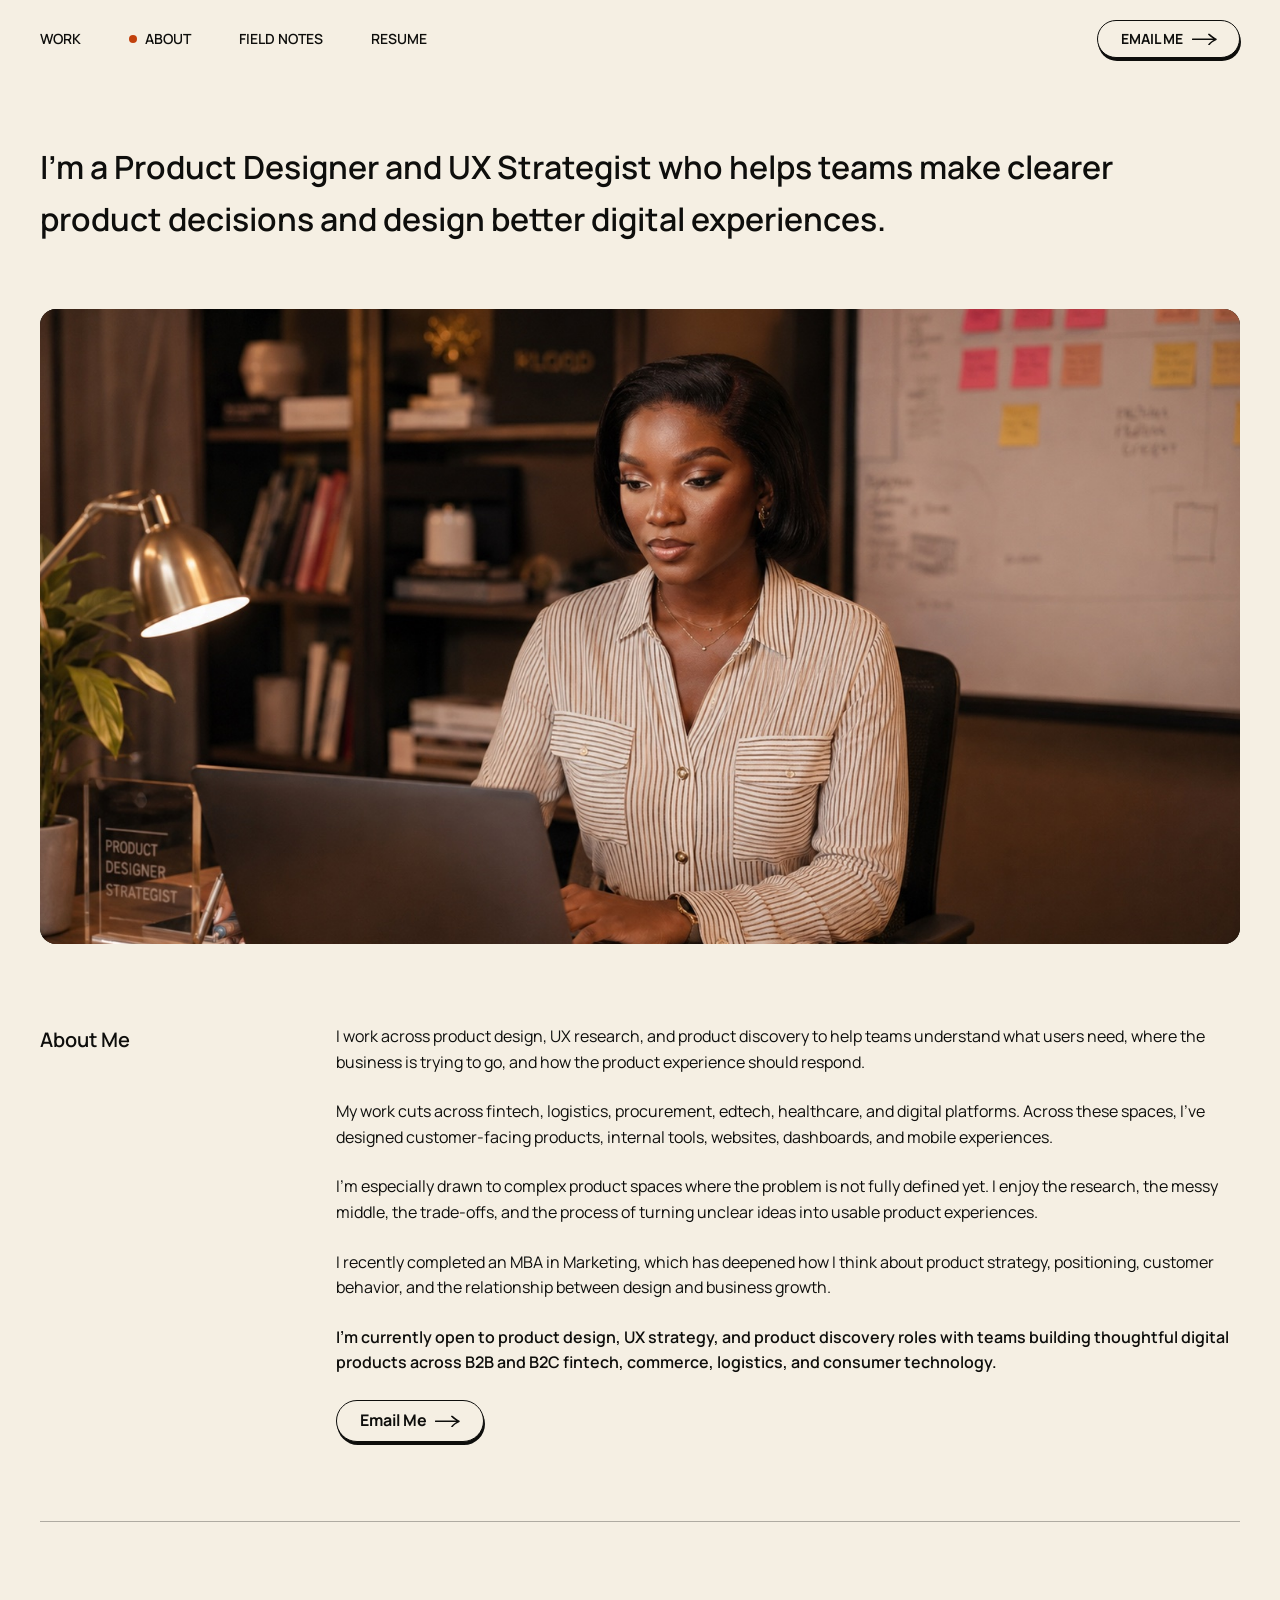
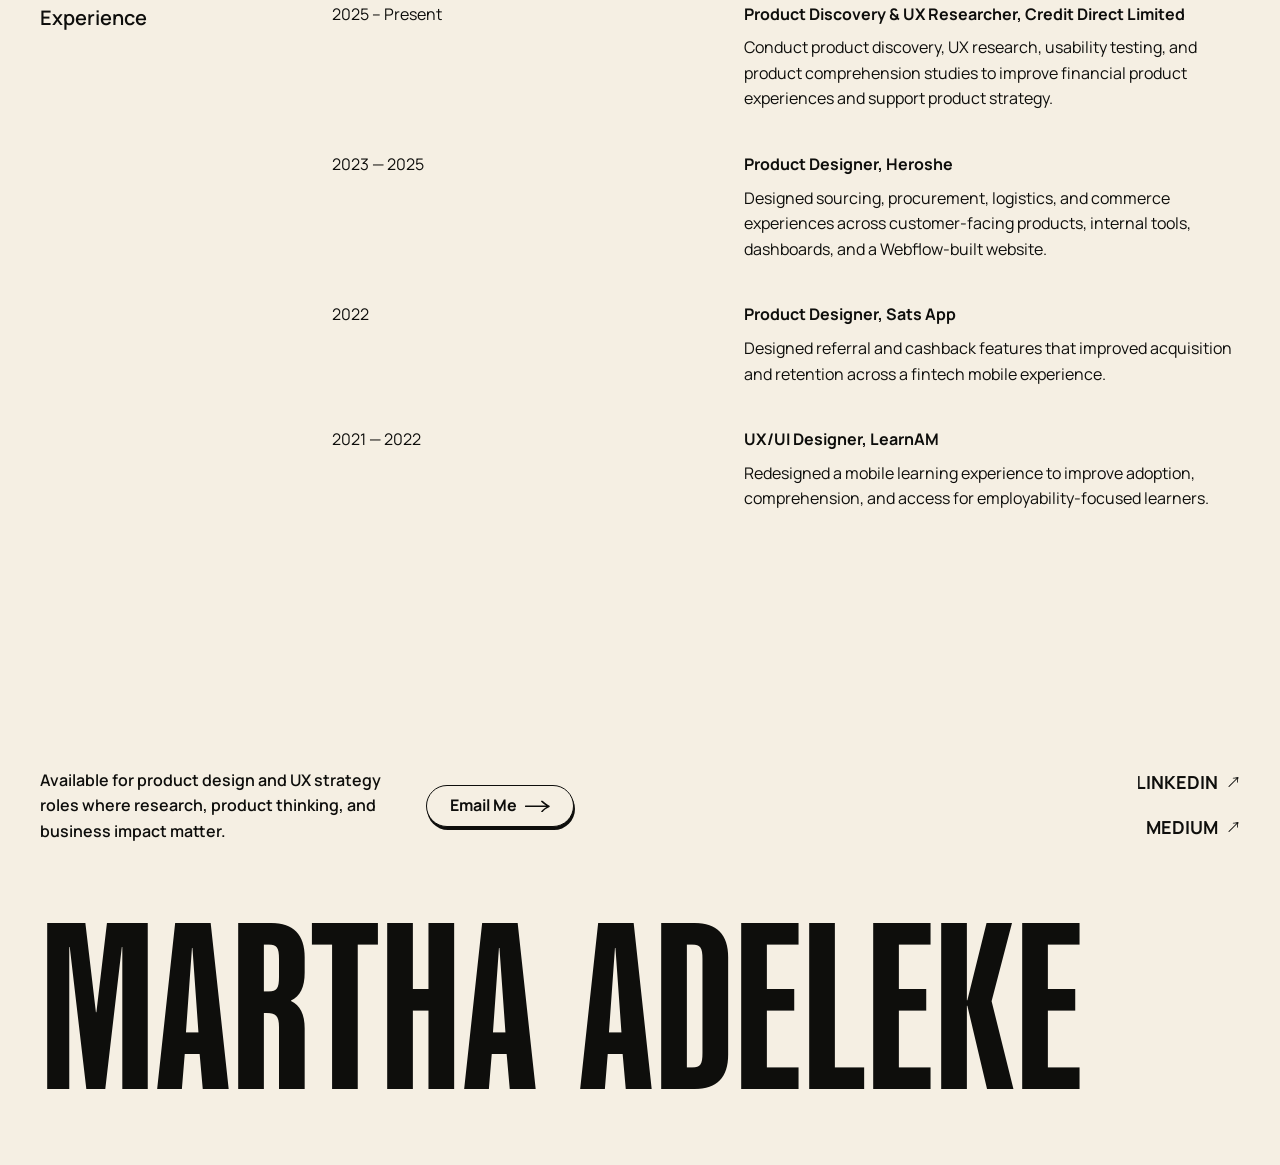
==== about.html @ 37059982 "Portfolio site: homepage, about, and five case studies Static site built from the Figma designs. Sev" ====
<!doctype html>
<html lang="en">
<head>
<meta charset="utf-8">
<meta name="viewport" content="width=device-width, initial-scale=1">
<title>About — Martha Adeleke</title>
<link rel="preconnect" href="https://fonts.googleapis.com">
<link rel="preconnect" href="https://fonts.gstatic.com" crossorigin>
<link href="https://fonts.googleapis.com/css2?family=Manrope:wght@400;500;600;700&display=swap" rel="stylesheet">
<link rel="stylesheet" href="assets/styles.css">
<script>document.documentElement.classList.add("js");</script>
</head>
<body>
  <header class="navbar">
    <a class="nav-brand" href="index.html">Martha Adeleke</a>
    <button class="nav-toggle" type="button" aria-expanded="false"
            aria-controls="nav-panel" aria-label="Open menu">
      <span class="nav-toggle__box" aria-hidden="true">
        <span class="nav-toggle__bar"></span>
        <span class="nav-toggle__bar"></span>
      </span>
    </button>
    <div class="nav-panel" id="nav-panel">
      <nav class="nav-menu">
        <a class="nav-link" href="index.html#work">Work</a>
        <a class="nav-link" href="about.html" aria-current="page">About</a>
        <a class="nav-link" href="index.html#field-notes">Field Notes</a>
        <a class="nav-link" href="#resume">Resume</a>
      </nav>
      <a class="btn nav-cta" href="mailto:marthaadeleke@gmail.com">
        <span class="btn__label" aria-live="polite">Email Me</span>
        <span class="btn__icon"><img src="assets/arrow-union.svg" alt="" width="12" height="25"></span>
      </a>
    </div>
  </header>

  <main class="about">
    <section class="about-hero">
      <p class="about-hero__lead" data-reveal="rise">I’m a Product Designer and UX Strategist who helps teams make clearer product decisions and design better digital experiences.</p>

      <figure class="about-hero__media" data-reveal="rise">
        <img src="assets/about-hero.jpg" alt="Martha Adeleke working at a desk in front of a research wall">
      </figure>
    </section>

    <div class="about-body">
      <section class="about-section" id="about">
        <p class="about-section__label">About Me</p>

        <div class="about-section__content" data-stagger>
          <p data-reveal="rise">I work across product design, UX research, and product discovery to help teams understand what users need, where the business is trying to go, and how the product experience should respond.</p>
          <p data-reveal="rise">My work cuts across fintech, logistics, procurement, edtech, healthcare, and digital platforms. Across these spaces, I’ve designed customer-facing products, internal tools, websites, dashboards, and mobile experiences.</p>
          <p data-reveal="rise">I’m especially drawn to complex product spaces where the problem is not fully defined yet. I enjoy the research, the messy middle, the trade-offs, and the process of turning unclear ideas into usable product experiences.</p>
          <p data-reveal="rise">I recently completed an MBA in Marketing, which has deepened how I think about product strategy, positioning, customer behavior, and the relationship between design and business growth.</p>
          <p class="about-note" data-reveal="rise">I’m currently open to product design, UX strategy, and product discovery roles with teams building thoughtful digital products across B2B and B2C fintech, commerce, logistics, and consumer technology.</p>
          <a class="btn" href="mailto:marthaadeleke@gmail.com" data-reveal="rise">
            <span class="btn__label" aria-live="polite">Email Me</span>
            <span class="btn__icon"><img src="assets/arrow-union.svg" alt="" width="12" height="25"></span>
          </a>
        </div>
      </section>

      <section class="experience" id="resume" data-stagger>
        <div class="experience__row" data-reveal="rise">
          <p class="experience__label">Experience</p>
          <div class="experience__desc">
            <p class="experience__year">2025 – Present</p>
            <div class="experience__detail">
              <p class="experience__role">Product Discovery &amp; UX Researcher, Credit Direct Limited</p>
              <p class="experience__summary">Conduct product discovery, UX research, usability testing, and product comprehension studies to improve financial product experiences and support product strategy.</p>
            </div>
          </div>
        </div>

        <div class="experience__row experience__row--continued" data-reveal="rise">
          <div class="experience__desc">
            <p class="experience__year">2023 — 2025</p>
            <div class="experience__detail">
              <p class="experience__role">Product Designer, Heroshe</p>
              <p class="experience__summary">Designed sourcing, procurement, logistics, and commerce experiences across customer-facing products, internal tools, dashboards, and a Webflow-built website.</p>
            </div>
          </div>
        </div>

        <div class="experience__row experience__row--continued" data-reveal="rise">
          <div class="experience__desc">
            <p class="experience__year">2022</p>
            <div class="experience__detail">
              <p class="experience__role">Product Designer, Sats App</p>
              <p class="experience__summary">Designed referral and cashback features that improved acquisition and retention across a fintech mobile experience.</p>
            </div>
          </div>
        </div>

        <div class="experience__row experience__row--continued" data-reveal="rise">
          <div class="experience__desc">
            <p class="experience__year">2021 — 2022</p>
            <div class="experience__detail">
              <p class="experience__role">UX/UI Designer, LearnAM</p>
              <p class="experience__summary">Redesigned a mobile learning experience to improve adoption, comprehension, and access for employability-focused learners.</p>
            </div>
          </div>
        </div>
      </section>
    </div>
  </main>

  <footer class="footer">
    <div class="footer__row">
      <div class="footer__main">
        <div class="footer__cta" data-reveal="rise">
          <p class="footer__blurb">Available for product design and UX strategy roles where research, product thinking, and business impact matter.</p>
          <a class="btn" href="mailto:marthaadeleke@gmail.com">
            <span class="btn__label" aria-live="polite">Email Me</span>
            <span class="btn__icon"><img src="assets/arrow-union.svg" alt="" width="12" height="25"></span>
          </a>
        </div>
        <div class="footer__wordmark" data-stagger><span data-reveal="mask">MARTHA</span><span data-reveal="mask">ADELEKE</span></div>
      </div>

      <nav class="footer__links" data-reveal="rise">
        <a href="https://www.linkedin.com/in/martha-adeleke/" target="_blank" rel="noopener noreferrer">LINKEDIN<span class="link-arrow"><img src="assets/arrow-union.svg" alt="" width="12" height="25"></span></a>
        <a href="https://medium.com/@marthaadeleke" target="_blank" rel="noopener noreferrer">MEDIUM<span class="link-arrow"><img src="assets/arrow-union.svg" alt="" width="12" height="25"></span></a>
      </nav>
    </div>
  </footer>

<script src="assets/site.js" defer></script>
</body>
</html>
---- assets/styles.css ----
@font-face {
    font-family: "Kaneda Gothic";
    src: url("fonts/kaneda-gothic-bold.otf") format("opentype");
    font-weight: 700;
    font-style: normal;
    font-display: swap;
  }

  :root {
    --paper: #f5efe3;
    --ink: #0e0e0c;
    --accent: #c2410c;
    --forest: #004f25;
    --rule: rgba(245, 239, 227, 0.5);
    --rule-soft: rgba(245, 239, 227, 0.2);
    --peach: #ebccb8;
    --sage: #c4cfbd;
    --rose: #e3c7c4;
    --sand: #ede1c6;
    --gutter: 40px;
    --body: "Manrope", "Helvetica Neue", Arial, sans-serif;
    --display: "Kaneda Gothic", "Anton", "Arial Narrow", sans-serif;
  }

  *, *::before, *::after { box-sizing: border-box; }

  html { -webkit-text-size-adjust: 100%; }

  body {
    margin: 0;
    background: var(--paper);
    color: var(--ink);
    font-family: var(--body);
    font-size: 16px;
    line-height: 1.6;
    letter-spacing: 0;
    -webkit-font-smoothing: antialiased;
    -moz-osx-font-smoothing: grayscale;
  }

  a { color: inherit; text-decoration: none; }
  /* blockquote joins the list for the participant quotes: its default 40px
     side margins pushed the card past the column on a phone. */
  p, h1, figure, dl, blockquote { margin: 0; }

  /* ---------- Navbar ---------- */

  .navbar {
    position: sticky;
    top: 0;
    z-index: 100;
    display: flex;
    align-items: center;
    justify-content: flex-end;
    gap: 24px;
    padding: 20px var(--gutter);
    background: var(--paper);
  }

  .nav-menu {
    display: flex;
    flex: 1 0 0;
    min-width: 0;
    align-items: center;
    gap: 48px;
  }

  /* The panel only exists for the mobile drop menu. On desktop it takes no part
     in layout, so its three children stay direct flex items of the navbar and
     the reference composition is untouched. */
  .nav-panel { display: contents; }

  /* Both of these belong to the mobile bar alone. */
  .nav-brand,
  .nav-toggle { display: none; }


  .nav-link {
    display: inline-flex;
    align-items: center;
    justify-content: center;
    font-size: 14px;
    font-weight: 600;
    letter-spacing: 0;
    text-transform: uppercase;
    white-space: nowrap;
    background-image: linear-gradient(currentColor, currentColor);
    background-repeat: no-repeat;
    background-position: 0 100%;
    background-size: 0 1px;
    transition: background-size 220ms cubic-bezier(0.22, 1, 0.36, 1);
  }
  .nav-link:hover { background-size: 100% 1px; }

  .nav-link[aria-current="page"] {
    display: inline-flex;
    align-items: center;
    gap: 8px;
  }
  .nav-link[aria-current="page"]::before {
    content: "";
    width: 8px;
    height: 8px;
    border-radius: 50%;
    background: var(--accent);
    flex-shrink: 0;
  }

  .nav-cta {
    font-size: 14px;
    letter-spacing: 0;
    text-transform: uppercase;
  }

  /* Figma strokes sit inside the frame bounds, so padding is the design value
     minus the 1px border to keep the outer box at 42px tall / text 24px inset. */
  .btn {
    display: inline-flex;
    align-items: center;
    justify-content: center;
    gap: 8px;
    padding: 7px 23px;
    background: var(--paper);
    color: var(--ink);
    border: 1px solid var(--ink);
    border-radius: 32px;
    box-shadow: 1px 3px 0 0 var(--ink);
    font-weight: 700;
    white-space: nowrap;
    transition: transform 160ms ease, box-shadow 160ms ease;
  }
  .btn:hover { transform: translate(1px, 3px); box-shadow: 0 0 0 0 var(--ink); }

  .btn--case { border-radius: 24px; }

  /* Once the label carries the address the arrow, which reads as "go", steps
     out of the way - and keeps the button from growing more than it must. */
  .btn.is-copied .btn__icon { display: none; }

  /* The copied label is far longer than "Email Me" and will not fit the pill on
     a narrow phone: at 320 it needs 276px of a 224px inner box, so the address
     would be cut off - the one thing this button exists to show. A point of type
     and tighter padding bring it back on one line, and wrapping is the backstop
     if the address is ever longer than this one. */
  @media (max-width: 400px) {
    .btn.is-copied {
      padding-left: 12px;
      padding-right: 12px;
      font-size: 14px;
      white-space: normal;
    }
  }

  .btn__icon {
    display: flex;
    align-items: center;
    justify-content: center;
    width: 24.545px;
    height: 12.274px;
    flex-shrink: 0;
  }
  .btn__icon img {
    display: block;
    width: 12.274px;
    height: 24.545px;
    transform: rotate(-90deg);
  }

  /* ---------- Hero ---------- */

  .hero {
    display: flex;
    flex-direction: column;
    align-items: center;
    justify-content: center;
    gap: 84px;
    padding: 8px var(--gutter) 160px;
    background: var(--paper);
  }

  .heading {
    display: flex;
    flex-direction: column;
    align-items: flex-start;
    width: 100%;
    /* Makes the content column itself the unit the wordmark is sized against,
       so it spans edge to edge without having to guess at the scrollbar. */
    container-type: inline-size;
  }

  .headline {
    display: flex;
    align-items: center;
    justify-content: center;
    gap: 36px;
    width: 100%;
    font-family: var(--display);
    font-weight: 700;
    font-style: normal;
    font-size: 308px;
    line-height: 0.88;
    letter-spacing: 0;
    white-space: nowrap;
    color: var(--ink);
  }
  .headline > span { flex-shrink: 0; }

  .tagline {
    display: flex;
    align-items: center;
    justify-content: center;
    width: 100%;
    padding: 0 8px;
  }
  .tagline p {
    font-weight: 500;
    text-transform: uppercase;
    white-space: nowrap;
  }

  .content {
    display: flex;
    align-items: center;
    justify-content: center;
    gap: 48px;
    width: 100%;
    max-width: 1238px;
  }

  .feature { display: flex; flex: 1 0 0; min-width: 0; }

  .feature--left {
    flex-direction: column;
    align-items: flex-start;
    gap: 16px;
  }

  .feature__label {
    display: flex;
    align-items: center;
    width: 100%;
  }
  .feature__label p { flex: 1 0 0; min-width: 0; font-weight: 600; }

  .stats {
    display: flex;
    flex-direction: column;
    align-items: flex-start;
    justify-content: center;
    gap: 8px;
    width: 100%;
  }
  .stats p { white-space: nowrap; }
  .stats b { font-weight: 700; }

  .feature--right { align-items: center; justify-content: flex-end; }
  .feature--right p { flex: 1 0 0; min-width: 0; font-weight: 400; }
  .feature--right strong { font-weight: 400; }

  .media {
    position: relative;
    flex: 0 1 352px;
    margin: 0;
    aspect-ratio: 352 / 232;
    border-radius: 12px;
    overflow: hidden;
    background: var(--paper);
  }
  /* Percentages mirror the Figma crop: 476x760 image centred at top -292 in a 352x232 frame. */
  .media img {
    position: absolute;
    left: 50%;
    top: -125.86207%;
    width: 135.22727%;
    height: 327.58621%;
    max-width: none;
    object-fit: cover;
    pointer-events: none;
    transform: translateX(-50%);
  }

  /* ---------- Selected Works ---------- */

  .works {
    display: flex;
    align-items: center;
    overflow: hidden;
    padding: 160px var(--gutter);
    background: var(--forest);
    color: var(--paper);
  }

  .works__inner {
    display: flex;
    flex: 1 0 0;
    min-width: 0;
    flex-direction: column;
    align-items: flex-start;
    gap: 64px;
  }

  .works__title {
    width: 100%;
    margin: 0;
    font-family: var(--display);
    font-weight: 700;
    font-size: 160px;
    line-height: 1;
    letter-spacing: 0;
    color: var(--paper);
  }

  .work-list {
    display: flex;
    flex-direction: column;
    align-items: flex-start;
    gap: 40px;
    width: 100%;
  }

  .work {
    display: flex;
    align-items: flex-start;
    justify-content: space-between;
    gap: 40px;
    width: 100%;
    padding-bottom: 40px;
    border-bottom: 0.5px solid var(--rule);
  }
  .work:last-child { padding-bottom: 0; border-bottom: 0; }

  .work__col {
    display: flex;
    flex-direction: column;
    align-items: flex-start;
    flex: 0 1 320px;
    min-width: 0;
  }

  .work__client {
    margin-bottom: 8px;
    font-size: 12px;
    font-weight: 600;
    line-height: 1.5;
    letter-spacing: 0;
  }

  .work__name {
    margin-bottom: 16px;
    font-size: 16px;
    font-weight: 600;
    line-height: 1.6;
    letter-spacing: 0;
  }

  .work__tags {
    display: flex;
    flex-wrap: wrap;
    align-items: flex-start;
    gap: 8px;
  }

  /* Same inside-stroke padding math as .btn: 12/4 design inset minus the 1px border. */
  .tag {
    display: inline-flex;
    align-items: center;
    justify-content: center;
    padding: 3px 11px;
    border: 1px solid var(--rule);
    border-radius: 16px;
    font-size: 12px;
    font-weight: 600;
    line-height: 1.5;
    letter-spacing: 0;
    white-space: nowrap;
  }

  .work__body {
    display: flex;
    flex-direction: column;
    align-items: flex-start;
    justify-content: center;
    flex: 0 1 320px;
    min-width: 0;
    gap: 16px;
  }
  .work__body p {
    font-weight: 400;
    line-height: 1.6;
    letter-spacing: 0;
  }

  .work__media {
    position: relative;
    flex: 0 1 415px;
    aspect-ratio: 415 / 360;
    border-radius: 8px;
    overflow: hidden;
    background: var(--paper);
  }
  /* Each mockup is placed by its Figma centre offset, expressed as a percentage of
     the 415x360 block so the crop survives any resize. */
  .work__media img {
    position: absolute;
    left: 50%;
    top: 50%;
    max-width: none;
    object-fit: cover;
    pointer-events: none;
    transform: translate(-50%, -50%) scale(var(--z, 1));
  }

  .work__media--procurement img {
    width: 155.3121%; height: 133.9797%;
    left: 52.26506%; top: 58.43333%;
    transform: translate(-50%, -50%) rotate(1deg) scale(var(--z, 1));
  }
  .work__media--website img {
    width: 169.39759%; height: 146.11111%;
    left: 53.45783%; top: 56.66667%;
  }
  .work__media--learnam img {
    width: 374.61759%; height: 459.44444%;
    left: 87.55422%; top: 60.55556%;
  }
  .work__media--pharma img {
    width: 204.57831%; height: 176.94444%;
    left: 50.08434%; top: 69.86111%;
  }
  .work__media--scape img {
    width: 192.04819%; height: 165.83333%;
    left: 52.01205%; top: 50.13889%;
  }

  /* ---------- Testimonials ---------- */

  .testimonials {
    display: flex;
    flex-direction: column;
    align-items: center;
    gap: 64px;
    overflow: hidden;
    padding: 160px var(--gutter);
    background: var(--paper);
  }

  .testimonials__title {
    width: 556px;
    max-width: 100%;
    margin: 0;
    font-family: var(--display);
    font-weight: 700;
    font-size: 160px;
    line-height: 1;
    letter-spacing: 0;
    text-align: center;
    color: var(--ink);
  }

  .quotes {
    display: flex;
    align-items: flex-start;
    width: 1248px;
    max-width: 100%;
  }

  /* Each 400x262 card is tilted 4deg, so its slot is the rotated bounding box:
     400*cos4 + 262*sin4 = 417.302 wide, 400*sin4 + 262*cos4 = 289.264 tall. */
  .quote-slot {
    display: flex;
    flex-shrink: 0;
    align-items: center;
    justify-content: center;
    width: 417.302px;
    height: 289.264px;
  }

  .quote {
    display: flex;
    flex-direction: column;
    align-items: flex-start;
    gap: 16px;
    width: 400px;
    height: 262px;
    margin: 0;
    padding: 32px 24px;
    border-radius: 8px;
    overflow: hidden;
    color: var(--ink);
  }
  .quote-slot:nth-child(1) .quote { background: var(--peach); transform: rotate(-4deg); }
  .quote-slot:nth-child(2) .quote { background: var(--sage);  transform: rotate(4deg); }
  .quote-slot:nth-child(3) .quote { background: var(--rose);  transform: rotate(-4deg); }

  .quote__author {
    display: flex;
    align-items: center;
    gap: 8px;
    flex-shrink: 0;
  }

  /* The avatar counter-rotates so it stays upright on the tilted card; its box is
     the counter-rotated bounding square, 48*(cos4+sin4) = 51.231. */
  .quote__avatar {
    display: flex;
    align-items: center;
    justify-content: center;
    flex-shrink: 0;
    width: 51.231px;
    height: 51.231px;
  }
  .quote-slot:nth-child(1) .avatar { transform: rotate(4deg); }
  .quote-slot:nth-child(2) .avatar { transform: rotate(-4deg); }
  .quote-slot:nth-child(3) .avatar { transform: rotate(4deg); }

  /* Layered avatar: each part is an exported SVG placed by its Figma inset
     percentages inside a shared 48px box. Figma clips the stack with a round
     blob (assets/avatar/bg.svg); a circle matches it to well under a pixel here
     and avoids mask-mode support gaps. */
  .avatar {
    position: relative;
    width: 48px;
    height: 48px;
    flex-shrink: 0;
    border-radius: 50%;
    overflow: hidden;
  }
  .avatar img {
    position: absolute;
    display: block;
    max-width: none;
  }

  .quote__meta {
    display: flex;
    flex-direction: column;
    align-items: flex-start;
    gap: 4px;
    min-width: 0;
  }

  .quote__name {
    font-family: var(--display);
    font-weight: 700;
    font-size: 18px;
    line-height: 1.5;
    letter-spacing: 0;
  }

  .quote__role {
    font-weight: 400;
    font-size: 14px;
    line-height: 1.5;
  }
  .quote__role--sm { font-size: 12px; }

  .quote p:last-child {
    font-weight: 400;
    font-size: 16px;
    line-height: 1.6;
  }

  /* ---------- Field Notes ---------- */

  .notes {
    display: flex;
    align-items: flex-start;
    overflow: hidden;
    gap: 160px;
    padding: 160px var(--gutter);
    background: var(--accent);
    color: var(--paper);
  }

  .notes__media {
    position: relative;
    flex: 0 1 380px;
    aspect-ratio: 380 / 420;
    border-radius: 8px;
    overflow: hidden;
    background: var(--paper);
  }
  /* Figma flips the photo vertically and rotates it 178deg — together a mirrored 2deg tilt. */
  .notes__media img {
    position: absolute;
    left: 59.61842%;
    top: 64.80476%;
    width: 324.53053%;
    height: 165.25071%;
    max-width: none;
    object-fit: cover;
    pointer-events: none;
    transform: translate(-50%, -50%) rotate(178deg) scaleY(-1) scale(var(--z, 1));
  }

  .notes__body {
    display: flex;
    flex: 1 0 0;
    min-width: 0;
    flex-direction: column;
    align-items: flex-start;
    gap: 64px;
  }

  .notes__heading { width: 100%; }

  .notes__title {
    margin: 0;
    font-family: var(--display);
    font-weight: 700;
    font-size: 160px;
    line-height: 1;
    letter-spacing: 0;
  }

  .notes__intro {
    font-size: 16px;
    font-weight: 400;
    line-height: 1.6;
  }

  .note-list {
    display: flex;
    flex-direction: column;
    align-items: flex-start;
    width: 100%;
  }

  /* The rule sits inside the frame in Figma, so the 24px pad is split 23 + 1. */
  .note {
    display: flex;
    flex-direction: column;
    align-items: flex-start;
    gap: 8px;
    width: 100%;
    padding: 24px 0 23px;
    border-bottom: 1px solid var(--rule);
  }
  .note:first-child { padding-top: 0; }

  .note__head {
    display: flex;
    align-items: center;
    gap: 16px;
    width: 100%;
  }

  .note__title {
    flex: 1 0 0;
    min-width: 0;
    font-size: 16px;
    font-weight: 700;
    line-height: 1.6;
    letter-spacing: 0;
  }
  .note:first-child .note__title { letter-spacing: 0; }

  .note__arrow {
    display: flex;
    align-items: center;
    justify-content: center;
    width: 62.627px;
    height: 30.636px;
    flex-shrink: 0;
    transition: transform 200ms cubic-bezier(0.22, 1, 0.36, 1);
  }
  .note__arrow img {
    display: block;
    width: 30.636px;
    height: 62.627px;
    transform: rotate(-90deg);
  }
  .note:hover .note__arrow { transform: translateX(8px); }

  /* ---------- Footer ---------- */

  .footer {
    display: flex;
    flex-direction: column;
    align-items: flex-start;
    overflow: hidden;
    padding: 96px var(--gutter) 40px;
    background: var(--paper);
  }

  .footer__row {
    display: flex;
    align-items: flex-start;
    gap: 172px;
    width: 100%;
  }

  .footer__main {
    display: flex;
    flex: 1 0 0;
    min-width: 0;
    flex-direction: column;
    align-items: flex-start;
    gap: 40px;
  }

  .footer__cta {
    display: flex;
    align-items: center;
    gap: 24px;
    max-width: 100%;
  }
  .footer__blurb {
    flex: 0 1 362px;
    font-size: 16px;
    font-weight: 600;
    line-height: 1.6;
  }

  .footer__wordmark {
    display: flex;
    align-items: center;
    gap: 40px;
    width: 100%;
    font-family: var(--display);
    font-weight: 700;
    font-size: 240px;
    line-height: 1;
    letter-spacing: 0;
    white-space: nowrap;
    color: var(--ink);
  }
  .footer__wordmark span { flex-shrink: 0; }

  .footer__links {
    display: flex;
    flex-direction: column;
    align-items: flex-end;
    flex-shrink: 0;
    gap: 16px;
    width: 91px;
    font-size: 18px;
    font-weight: 700;
    line-height: 1.6;
    text-align: right;
  }
  .footer__links a {
    display: inline-flex;
    align-items: center;
    gap: 8px;
    background-image: linear-gradient(currentColor, currentColor);
    background-repeat: no-repeat;
    background-position: 100% 100%;
    background-size: 0 1px;
    transition: background-size 220ms cubic-bezier(0.22, 1, 0.36, 1);
  }
  .footer__links a:hover { background-size: 100% 1px; }

  /* The site's own arrow, turned up-right beside a label that leaves the site.
     The source glyph points down, so the buttons' -90deg lays it flat and -135
     lifts it to the diagonal. The box is square because a rotated element keeps
     its pre-rotation footprint. */
  .link-arrow {
    display: inline-flex;
    align-items: center;
    justify-content: center;
    width: 14px;
    height: 14px;
    flex-shrink: 0;
  }
  .link-arrow img {
    display: block;
    width: 7px;
    height: 14px;
    transform: rotate(-135deg);
    transition: transform 220ms cubic-bezier(0.22, 1, 0.36, 1);
  }
  /* A small nudge along its own diagonal on hover. */
  .footer__links a:hover .link-arrow img { transform: rotate(-135deg) translateY(-3px); }

  /* ---------- Motion ---------- */

  html { scroll-behavior: smooth; }
  section[id] { scroll-margin-top: 96px; }

  /* A hairline appears under the navbar once it lifts off the top of the page. */
  .navbar::after {
    content: "";
    position: absolute;
    left: 0;
    right: 0;
    bottom: 0;
    height: 1px;
    background: var(--ink);
    opacity: 0;
    transition: opacity 300ms ease;
  }
  .navbar.is-stuck::after { opacity: 0.14; }

  /* Case-study and article artwork eases in behind its frame on hover. The zoom
     rides a custom property so it composes with each crop's own transform. */
  .work__media img,
  .notes__media img { transition: transform 700ms cubic-bezier(0.22, 1, 0.36, 1); }
  .work:hover { --z: 1.045; }
  .notes__media:hover { --z: 1.045; }

  .work__media { transition: box-shadow 400ms ease; }
  .work:hover .work__media { box-shadow: 0 18px 40px -24px rgba(0, 0, 0, 0.55); }

  .note__title { transition: transform 350ms cubic-bezier(0.22, 1, 0.36, 1); }
  .note:hover .note__title { transform: translateX(6px); }

  /* Tilted cards lift and square up a touch under the cursor; the avatar keeps
     its counter-rotation so it stays upright throughout. */
  .quote { transition: transform 450ms cubic-bezier(0.22, 1, 0.36, 1),
                       box-shadow 450ms cubic-bezier(0.22, 1, 0.36, 1); }
  .quote-slot:hover { z-index: 2; }
  .quote-slot:hover .quote { box-shadow: 0 24px 50px -30px rgba(14, 14, 12, 0.55); }
  .quote-slot:nth-child(1):hover .quote { transform: rotate(-2.5deg) scale(1.035); }
  .quote-slot:nth-child(2):hover .quote { transform: rotate(2.5deg) scale(1.035); }
  .quote-slot:nth-child(3):hover .quote { transform: rotate(-2.5deg) scale(1.035); }
  .quote-slot { position: relative; }

  .works__title > span,
  .testimonials__title > span,
  .notes__title > span { display: block; }

  /* Hero wordmark: each letter rides up out of its own clip box, staggered
     across the word. overflow on an inline-block moves its baseline to the
     bottom edge, so vertical-align is pinned to keep the line where it was. */
  @media (prefers-reduced-motion: no-preference) {
    .js .headline .char {
      display: inline-block;
      overflow: clip;
      vertical-align: bottom;
    }
    .js .headline .char > i {
      display: inline-block;
      font-style: inherit;
      transform: translateY(115%);
      transition: transform 900ms cubic-bezier(0.22, 1, 0.36, 1) var(--cd, 0ms);
    }
    .js .headline.is-in .char > i { transform: translateY(0); }
  }

  /* Reveals only exist when scripting is on and the reader hasn't asked for less
     motion, so the resting layout is always the reference layout. */
  @media (prefers-reduced-motion: no-preference) {
    .js [data-reveal] {
      transition:
        opacity 700ms cubic-bezier(0.22, 1, 0.36, 1) var(--d, 0ms),
        transform 700ms cubic-bezier(0.22, 1, 0.36, 1) var(--d, 0ms),
        clip-path 900ms cubic-bezier(0.22, 1, 0.36, 1) var(--d, 0ms);
    }

    .js [data-reveal="rise"] {
      opacity: 0;
      transform: translateY(26px);
    }

    /* Display type wipes upward out of its own box. Negative insets at rest mean
       the finished state clips nothing. */
    .js [data-reveal="mask"] {
      clip-path: inset(-35% -12% 105% -12%);
      transform: translateY(0.1em);
    }

    .js [data-reveal].is-in {
      opacity: 1;
      transform: none;
      clip-path: inset(-35% -12% -35% -12%);
    }
  }


  /* ---------- About page ---------- */

  .about {
    display: flex;
    flex-direction: column;
    align-items: flex-start;
    gap: 80px;
    padding: 64px var(--gutter) 160px;
    background: var(--paper);
  }

  .about-hero {
    display: flex;
    flex-direction: column;
    align-items: flex-start;
    gap: 64px;
    width: 100%;
  }

  .about-hero__lead {
    /* The frame sets this at 1039 of its 1360 column, which in the browser wraps
       a word earlier than it does in Figma - leaving the first line 87px short
       and the block lopsided above a full-width photo. It spans the column
       instead, the same as the hero text on every other page. */
    width: 100%;
    font-size: 32px;
    font-weight: 600;
    line-height: 1.6;
  }

  .about-hero__media {
    position: relative;
    width: 100%;
    aspect-ratio: 1360 / 720;
    border-radius: 16px;
    overflow: hidden;
    background: var(--ink);
  }
  /* 1365x909 photo seated at (-2, -23) in the 1360x720 frame, as percentages
     so the crop holds at any width. */
  .about-hero__media img {
    position: absolute;
    left: 50.03676%;
    top: 59.93056%;
    width: 100.36765%;
    height: 126.25%;
    max-width: none;
    object-fit: cover;
    pointer-events: none;
    transform: translate(-50%, -50%) scale(var(--z, 1));
    transition: transform 700ms cubic-bezier(0.22, 1, 0.36, 1);
  }
  .about-hero__media:hover { --z: 1.03; }

  .about-body {
    display: flex;
    flex-direction: column;
    align-items: flex-start;
    gap: 80px;
    width: 100%;
  }

  /* The 1px rule sits inside the frame in Figma, so 80px of padding is 79 + 1. */
  .about-section {
    display: flex;
    align-items: flex-start;
    justify-content: space-between;
    width: 100%;
    padding-bottom: 79px;
    border-bottom: 1px solid rgba(14, 14, 12, 0.3);
  }

  .about-section__label {
    flex-shrink: 0;
    font-size: 20px;
    font-weight: 600;
    line-height: 1.6;
    white-space: nowrap;
  }

  .about-section__content {
    display: flex;
    flex-direction: column;
    align-items: flex-start;
    flex-shrink: 0;
    gap: 24px;
    width: 904px;
    max-width: 100%;
  }
  .about-section__content p {
    width: 100%;
    font-size: 16px;
    font-weight: 400;
    line-height: 1.6;
  }
  .about-section__content .about-note {
    font-size: 16px;
    font-weight: 600;
  }

  .experience {
    display: flex;
    flex-direction: column;
    align-items: center;
    gap: 40px;
    width: 100%;
  }

  .experience__row {
    display: flex;
    align-items: flex-start;
    justify-content: space-between;
    width: 100%;
  }
  /* Rows after the first carry no label, so the description hugs the right edge. */
  .experience__row--continued { justify-content: flex-end; }

  .experience__label {
    flex-shrink: 0;
    font-size: 20px;
    font-weight: 600;
    line-height: 1.6;
    white-space: nowrap;
  }

  .experience__desc {
    display: flex;
    align-items: flex-start;
    justify-content: space-between;
    flex-shrink: 0;
    width: 908px;
    max-width: 100%;
    font-size: 16px;
    line-height: 1.6;
  }

  .experience__year {
    flex-shrink: 0;
    font-weight: 400;
    white-space: nowrap;
  }

  .experience__detail {
    display: flex;
    flex-direction: column;
    align-items: flex-start;
    flex-shrink: 0;
    gap: 8px;
    width: 496px;
    max-width: 100%;
  }
  .experience__role {
    width: 100%;
    font-weight: 700;
    letter-spacing: 0;
  }
  .experience__summary {
    width: 100%;
    font-weight: 400;
  }


  /* ---------- Case study ---------- */

  .case {
    display: flex;
    align-items: flex-start;
    gap: 80px;
    padding: 56px var(--gutter) 160px;
    background: var(--paper);
  }

  /* Figma pins the contents list to the top of the column; on a page this long
     it is only useful if it travels, so it sticks below the navbar. */
  .case-toc {
    position: sticky;
    top: 102px;
    flex-shrink: 0;
    display: flex;
    flex-direction: column;
    align-items: flex-start;
    gap: 12px;
    width: 240px;
    font-size: 16px;
    line-height: 1.6;
  }
  .case-toc a {
    width: 100%;
    font-weight: 400;
    color: var(--ink);
    opacity: 0.5;
    transition: opacity 200ms ease, color 200ms ease;
  }
  .case-toc a:hover { opacity: 1; }
  .case-toc a.is-active {
    font-weight: 700;
    color: #0f4d2e;
    opacity: 1;
  }

  .case-body {
    display: flex;
    flex: 1 0 0;
    min-width: 0;
    flex-direction: column;
    align-items: flex-start;
    gap: 80px;
  }

  .case-section {
    display: flex;
    flex-direction: column;
    align-items: flex-start;
    gap: 16px;
    width: 100%;
    scroll-margin-top: 120px;
  }

  .case-h2 {
    width: 100%;
    margin: 0;
    font-family: var(--display);
    font-weight: 700;
    font-size: 40px;
    line-height: 1.4;
    letter-spacing: 0;
    text-transform: uppercase;
  }

  .case-lead {
    width: 100%;
    font-size: 16px;
    font-weight: 400;
    line-height: 1.6;
  }
  

  .case-prose {
    --prose-lh: 1.6;
    display: flex;
    flex-direction: column;
    align-items: flex-start;
    gap: 24px;
    width: 100%;
    /* 20px, the size the Heroshe, Pharma Plus, LearnAM and Scape Health frames
       set their body copy at. Procure's frame is older and draws it at 18, which
       left one case study reading a size smaller than the other four. */
    font-size: 16px;
  }
  .case-prose p {
    width: 100%;
    font-size: 1em;
    font-weight: 400;
    line-height: var(--prose-lh);
  }

  /* A 20px stack that sits outside .case-prose so the 18px rule cannot win on
     specificity. */
  .case-stack {
    display: flex;
    flex-direction: column;
    align-items: flex-start;
    gap: 24px;
    width: 100%;
  }

  /* --- Intro --- */

  .case-intro { gap: 40px; }

  .case-intro__head {
    display: flex;
    flex-direction: column;
    align-items: flex-start;
    gap: 16px;
    width: 100%;
  }

  .case-title {
    width: 100%;
    margin: 0;
    font-family: var(--display);
    font-weight: 700;
    font-size: 56px;
    line-height: 1;
    letter-spacing: 0;
    text-transform: uppercase;
  }

  .case-intro__text {
    width: 100%;
    font-size: 16px;
    font-weight: 400;
    line-height: 1.6;
  }

  .case-intro__media {
    display: flex;
    flex-direction: column;
    align-items: flex-start;
    gap: 40px;
    width: 100%;
  }

  /* --- Screenshot frames ---
     A full-width 480px band on ink. Children keep the exact pixel sizes Figma
     gives and are placed by their offset from the frame centre, so the
     composition holds whatever width the column ends up. */
  .case-shot {
    position: relative;
    width: 100%;
    height: 480px;
    border-radius: 16px;
    overflow: hidden;
    background: var(--ink);
  }
  .case-shot > * {
    position: absolute;
    left: 50%;
    top: 50%;
    max-width: none;
    transform: translate(-50%, -50%);
    pointer-events: none;
  }
  .case-shot img { display: block; width: 100%; height: 100%; object-fit: cover; }
  .case-shot .shot-rounded { border-radius: 8px; overflow: hidden; }

  /* The blurred plate behind every product shot. Needs to outrank the
     `.case-shot img` sizing rule, hence the doubled selector. */
  .case-shot img.shot-backdrop {
    left: calc(50% + 68px);
    top: calc(50% - 283px);
    width: 1740px;
    height: 1160px;
    opacity: 0.3;
    filter: blur(6px);
  }

  .case-shot--hero .shot-hero { left: calc(50% - 0.5px); top: calc(50% + 139px); width: 1147px; height: 858px; }

  .case-shot--context .shot-web { left: calc(50% + 0.5px); top: 50%; width: 771px; height: 440px; }
  .case-shot--context .shot-web img { height: 115.37%; top: -0.02%; position: absolute; left: 0; }

  .case-shot--storelist .shot-web    { left: calc(50% - 109px); top: calc(50% - 0.97px); width: 606px; height: 438px; }
  .case-shot--storelist .shot-web img { height: 103.44%; top: 0.02%; position: absolute; left: 0; }
  .case-shot--storelist .shot-mobile { left: calc(50% + 310px); top: calc(50% - 0.47px); width: 202px; height: 437px; }

  .case-shot--buyforme1 .shot-web    { left: calc(50% - 101px); top: calc(50% + 0.03px); width: 712px; height: 436px; }
  .case-shot--buyforme1 .shot-mobile { left: calc(50% + 364px); top: calc(50% - 0.47px); width: 186px; height: 437px; }

  .case-shot--buyforme2 .shot-web    { left: calc(50% - 101px); top: calc(50% - 0.97px); width: 698px; height: 436px; }
  .case-shot--buyforme2 .shot-mobile { left: calc(50% + 357px); top: calc(50% - 0.47px); width: 186px; height: 437px; }

  .case-shot--agent .shot-web        { left: calc(50% - 98.5px); top: calc(50% - 0.47px); width: 539px; height: 437px; }
  .case-shot--agent .shot-mobile     { left: calc(50% + 277px); top: calc(50% - 0.47px); width: 180px; height: 437px; }
  .case-shot--agent .shot-mobile img { height: 156.75%; top: 0; left: -0.02%; width: 100.05%; position: absolute; }

  /* --- Standalone figures (no ink plate) --- */

  .case-figure {
    position: relative;
    width: 100%;
    border-radius: 8px;
    overflow: hidden;
  }
  .case-figure img {
    display: block;
    width: 100%;
    height: auto;
    max-width: none;
    pointer-events: none;
  }
  .case-figure--challenge { aspect-ratio: 959 / 303.972; }
  .case-figure--challenge img {
    position: absolute;
    left: -3.25%;
    top: -41%;
    width: 103.25%;
    height: 141%;
  }
  .case-figure--reflection { aspect-ratio: 960 / 470; border-radius: 0; }

  /* --- Challenge bullets --- */

  .case-points {
    display: flex;
    flex-direction: column;
    align-items: flex-start;
    gap: 16px;
    width: 100%;
  }
  .case-points p {
    width: 100%;
    font-size: 16px;
    font-weight: 400;
    line-height: 1.6;
  }
  .case-points b { font-weight: 600; }

  /* --- Meta row --- */

  .case-meta {
    display: flex;
    align-items: flex-start;
    justify-content: space-between;
    width: 100%;
    font-size: 16px;
    line-height: 1.6;
  }
  .case-meta__group {
    display: flex;
    flex-direction: column;
    align-items: flex-start;
    flex-shrink: 0;
    gap: 8px;
  }
  .case-meta__group dt { width: 100%; font-weight: 700; }
  .case-meta__list {
    display: flex;
    flex-direction: column;
    align-items: flex-start;
    gap: 4px;
  }
  .case-meta__group dd { width: 100%; margin: 0; font-weight: 400; }

  /* --- Comparison table --- */
  /* Figma lets the table hug its content (929px of a 960px column) rather than
     stretch, so the columns size to their widest cell. */
  .case-table {
    display: flex;
    align-items: stretch;
    width: fit-content;
    max-width: 100%;
    border: 1px solid rgba(14, 14, 12, 0.3);
    border-radius: 8px;
    overflow: hidden;
    background: var(--paper);
  }
  .case-table__col {
    display: flex;
    flex-direction: column;
    align-items: flex-start;
    min-width: 0;
  }
  .case-table__col:first-child { width: 400px; flex-shrink: 0; }
  .case-table__head,
  .case-table__cell {
    display: flex;
    align-items: center;
    width: 100%;
    padding: 12px 24px 11px;
    border-bottom: 1px solid rgba(14, 14, 12, 0.3);
    font-size: 16px;
    line-height: 1.6;
    white-space: nowrap;
  }
  .case-table__head {
    height: 44px;
    background: #0f4d2e;
    color: var(--paper);
    font-weight: 700;
  }
  .case-table__cell { font-weight: 400; }

  /* --- Bordered note cards --- */

  .case-cards {
    display: flex;
    flex-direction: column;
    align-items: flex-start;
    gap: 16px;
    width: 100%;
  }
  .case-card {
    display: flex;
    flex-direction: column;
    align-items: flex-start;
    gap: 8px;
    width: 100%;
    padding: 23px;
    border: 1px solid rgba(14, 14, 12, 0.3);
    border-radius: 8px;
    font-size: 16px;
    line-height: 1.6;
  }
  .case-card__title { width: 100%; font-weight: 700; }
  .case-card p { width: 100%; font-weight: 400; }

  /* --- Decision list --- */

  .case-decisions {
    display: flex;
    flex-direction: column;
    align-items: flex-start;
    gap: 16px;
    width: 100%;
  }
  .case-decision {
    display: flex;
    flex-direction: column;
    align-items: flex-start;
    gap: 8px;
    width: 100%;
    font-size: 16px;
    line-height: 1.6;
  }
  .case-decision__title { width: 100%; font-weight: 600; }
  .case-decision p { width: 100%; font-weight: 400; }

  /* --- Solution blocks --- */

  .case-solutions {
    display: flex;
    flex-direction: column;
    align-items: flex-start;
    gap: 64px;
    width: 100%;
  }
  .case-solution {
    display: flex;
    flex-direction: column;
    align-items: flex-start;
    gap: 16px;
    width: 100%;
  }
  .case-solution__title {
    width: 100%;
    font-size: 20px;
    font-weight: 700;
    line-height: 1.5;
  }
  .case-solution__text {
    width: 100%;
    font-size: 16px;
    font-weight: 400;
    line-height: 1.6;
  }
  .case-solution__stack {
    display: flex;
    flex-direction: column;
    align-items: flex-start;
    gap: 40px;
    width: 100%;
  }

  /* --- Impact grid --- */
  /* 472px cards pair up to fill Figma's 960 column; here they share the row. */
  .case-impact {
    display: flex;
    flex-wrap: wrap;
    align-items: stretch;
    align-content: flex-start;
    gap: 16px;
    width: 100%;
  }
  .case-impact__card {
    display: flex;
    flex-direction: column;
    align-items: flex-start;
    flex: 1 1 calc(50% - 8px);
    min-width: 0;
    gap: 8px;
    height: 208px;
    padding: 23px;
    border: 1px solid rgba(14, 14, 12, 0.3);
    border-radius: 8px;
    font-size: 16px;
    line-height: 1.6;
  }
  .case-impact__icon { flex-shrink: 0; width: 24px; height: 24px; }
  .case-impact__icon img { display: block; width: 100%; height: 100%; }
  .case-impact__figure { font-weight: 700; white-space: nowrap; }
  .case-impact__card p { width: 100%; font-weight: 400; }

  /* --- Reflection --- */

  .case-reflection {
    width: 100%;
    font-size: 16px;
    font-weight: 400;
    line-height: 1.6;
  }
  .case-reflection p { width: 100%; }
  .case-reflection b { font-weight: 700; }


  /* --- Heroshe Website case study --- */

  /* This study runs a narrower contents rail than Procure. */
  .case-toc--narrow { width: 160px; }

  /* A borderless text link with the shared arrow, used for "View The Site". */
  .case-textlink {
    display: inline-flex;
    align-items: center;
    gap: 8px;
    font-size: 16px;
    font-weight: 700;
    line-height: 1.6;
    white-space: nowrap;
    color: var(--ink);
  }
  .case-textlink .btn__icon { transition: transform 200ms cubic-bezier(0.22, 1, 0.36, 1); }
  .case-textlink:hover .btn__icon { transform: translateX(6px); }

  /* Screens on this study sit on a sand plate rather than the ink one. */
  .case-plate {
    width: 100%;
    padding: 20px;
    border-radius: 16px;
    background: var(--sand);
  }
  .case-plate img {
    display: block;
    width: 100%;
    height: auto;
    max-width: none;
  }
  .case-plate__grid {
    display: grid;
    grid-template-columns: repeat(2, minmax(0, 1fr));
    gap: 16px;
  }
  /* Two of the plates crop their screenshot rather than showing it whole. */
  .case-crop { position: relative; overflow: hidden; }
  .case-crop img { position: absolute; left: 0; top: 0; }

  .case-head {
    display: flex;
    flex-direction: column;
    align-items: flex-start;
    gap: 16px;
    /* 960 was the full width of the frame's body column (1280 less the 160px
       index and its 160px gap). Ours is 1040, so this spans rather than stops. */
    width: 100%;
  }

  /* Blank paragraphs carry the rhythm in Figma; here the gap does it. */
  .case-prose--lg { font-size: 16px; --prose-lh: 1.6; }
  /* The case-study intros, at the 16px the frames specify. */
  .case-prose--16 { font-size: 16px; --prose-lh: 1.6; }
  /* Must follow --lg so it can raise the leading back to 1.6. */
  .case-prose--loose { --prose-lh: 1.6; }
  /* One blank line between paragraphs, measured from the prose's own leading. */
  .case-prose--spaced { gap: calc(1em * var(--prose-lh)); }
  /* Consecutive paragraphs with no blank line between them. */
  .case-prose--flush { gap: 0; }

  .case-list {
    width: 100%;
    margin: 0;
    padding-left: 30px;
    font-size: 16px;
    font-weight: 400;
    line-height: 1.6;
  }
  .case-list li { width: 100%; }
  .case-list--num { list-style: decimal; }
  .case-list b { font-weight: 700; }

  .case-numbered {
    display: flex;
    flex-direction: column;
    align-items: flex-start;
    gap: 24px;
    width: 100%;
  }
  .case-numbered__item {
    display: flex;
    flex-direction: column;
    align-items: flex-start;
    gap: 0;
    width: 100%;
  }
  .case-decision-head {
    width: 100%;
    margin: 0 0 0 0;
    padding-left: 30px;
    font-size: 16px;
    font-weight: 700;
    line-height: 1.6;
    list-style: decimal;
  }
  .case-decision-head li { font-weight: 700; }

  /* --- Pharma Plus case study --- */

  /* Phone screens sit in a row on the sand plate. Widths are percentages of the
     plate's inner box so a 3-up row fills it and a 2-up row stays centred at
     its natural size, exactly as Figma lays them out. */
  .case-phones {
    display: flex;
    align-items: center;
    justify-content: center;
    gap: 40px;
    width: 100%;
  }
  .case-phones img {
    height: auto;
    flex-shrink: 0;
  }
  .case-phones--tall img { width: 30.7%; }
  .case-phones--short img { width: 21%; }

  /* Bullets whose lead-in is bold and whose body continues on the same line. */
  .case-points-list {
    display: flex;
    flex-direction: column;
    align-items: flex-start;
    gap: 24px;
    width: 100%;
    margin: 0;
    padding-left: 30px;
    font-size: 16px;
    font-weight: 400;
    line-height: 1.6;
  }
  .case-points-list li { width: 100%; }
  .case-points-list--tight { gap: 16px; }
  /* Figma sets the usability findings a size down from the research bullets,
     with the marker indent scaled to match. */
  .case-points-list--sm { padding-left: 27px; }
  .case-prose--loose .case-points-list { line-height: 1.6; }
  .case-points-list b { font-weight: 700; }

  /* --- Scape Health case study --- */

  /* The plates sit their screens deeper than the default 20px: the hero row at
     40px, and the decision rows at 47px, which is the 740px plate the frame
     draws around a 646px screen. */
  .case-plate--row { padding: 40px 20px; }
  .case-plate--phones { padding: 47px 20px; }

  /* Four screens across one plate. Widths are percentages of the plate's inner
     box, as the three-up rows are: 220 of 1000. */
  .case-phones--quad { gap: 36px; }
  .case-phones--quad img { width: 22%; }

  /* A research bullet and the participant quote that evidences it. */
  .case-finding {
    display: flex;
    flex-direction: column;
    align-items: flex-start;
    gap: 16px;
    width: 100%;
  }

  /* Each decision carries a full-height plate, so they need more air between
     them than the stacked decisions on the other case studies. */
  .case-decisions--spaced { gap: 80px; }

  /* --- LearnAM case study --- */

  /* Before/after comparisons: stages of phone screens with an arrow between
     and a caption under each. Figma hand-places these; here each stage is a
     column so the arrow and caption stay tied to their own group. */
  .lam-compare {
    display: flex;
    align-items: center;
    justify-content: center;
    gap: 24px;
    width: 100%;
  }
  .lam-compare--tight { gap: 16px; }

  .lam-stage {
    display: flex;
    flex-direction: column;
    align-items: center;
    flex-shrink: 0;
    gap: 24px;
  }

  .lam-shots {
    display: flex;
    align-items: center;
    gap: 24px;
  }
  .lam-compare--tight .lam-shots { gap: 8px; }
  .lam-shots--top { align-items: flex-start; }
  .lam-shots img { display: block; height: auto; flex-shrink: 0; }

  .lam-arrow { flex: 0 0 41px; width: 41px; height: 20px; }
  .lam-arrow img { display: block; width: 100%; height: 100%; }

  .lam-caption {
    display: flex;
    flex-direction: column;
    align-items: center;
    gap: 4px;
    font-size: 12px;
    line-height: 1.6;
    text-align: center;
  }
  .lam-caption b { font-weight: 600; }
  .lam-caption span { display: block; font-weight: 400; }

  /* Figures that carry their own rounding instead of sitting on a plate. */
  .lam-figure,
  .case-figure { width: 100%; border-radius: 16px; overflow: hidden; }
  .lam-figure img,
  .case-figure img { display: block; width: 100%; height: auto; }

  .case-link-inline {
    color: #0f4d2e;
    text-decoration: underline;
    text-underline-position: from-font;
  }

  /* --- Next case study --- */

  .next-case {
    display: flex;
    flex-direction: column;
    align-items: flex-start;
    gap: 64px;
    padding: 160px var(--gutter);
    background: var(--paper);
  }
  .next-case__title {
    width: 100%;
    margin: 0;
    font-family: var(--display);
    font-weight: 700;
    font-size: 160px;
    line-height: 0.96;
    letter-spacing: 0;
  }

  /* The preview row on a case study is taller-set than the one on the homepage:
     larger type throughout, a 369x320 media block, and no dividing rule. */
  .work.work--next {
    align-items: flex-start;
    padding-bottom: 0;
    border-bottom: 0;
    color: var(--ink);
  }
  .work--next .tag { border-color: rgba(14, 14, 12, 0.5); font-size: 14px; }
  .work--next .work__client { font-size: 14px; }
  .work--next .work__name { font-size: 16px; }
  .work--next .work__body p { font-size: 16px; }
  .work--next .work__media {
    flex: 0 1 369px;
    aspect-ratio: 369 / 320;
    background: var(--paper);
  }
  /* Scoped to the website mockup: Figma gives it its own crop in the next-case
     block. The other mockups keep their percentage crops, which carry over
     unchanged because 369x320 and 415x360 are the same aspect. */
  .work--next .work__media--website img {
    left: calc(50% + 8.5px);
    top: 50%;
    width: 600px;
    height: 450px;
  }

  /* ---------- Responsive ---------- */

  /* The desktop composition is the reference 1440px canvas: a 1360px content box
     inside the --gutter margin, centred on anything wider so it never stretches.
     Below 1440 the box shrinks with the window instead of forcing the page
     sideways - the arrangement is unchanged, just narrower - and max() keeps the
     gutter from collapsing once the window is under the reference width.
     Section backgrounds still run full-bleed. */
  @media (min-width: 1100px) {
    .navbar,
    .hero,
    .works,
    .testimonials,
    .notes,
    .about,
    .case,
    .next-case,
    .footer {
      padding-left: max(var(--gutter), calc((100% - (1440px - 2 * var(--gutter))) / 2));
      padding-right: max(var(--gutter), calc((100% - (1440px - 2 * var(--gutter))) / 2));
    }

    /* MARTHA + ADELEKE is 4.178em of Kaneda at zero tracking, plus the 36px gap,
       and the frame runs it the full width of the content column. Sizing it off
       the column (cqw) keeps it flush at both gutters at every width in this
       tier: 317px against our 1360px column, where the frame's 308px suited its
       1280px one. Browsers without container units fall back to 308px. */
    .headline {
      font-size: min(317px, calc((100cqw - 36px) / 4.178));
    }
    /* The wordmark is not a full-bleed lockup - the frame sets it at 240px in a
       1280 column, well short of the edge - so it only needs to stop outgrowing
       a narrow column. 17px of that is scrollbar, which 100vw ignores. */
    .footer__wordmark {
      font-size: min(240px, calc((100vw - 2 * var(--gutter) - 40px - 17px) / 4.19));
    }
  }

  /* Between the reference canvas and the stacked layout, the LearnAM comparison
     plates are composed at fixed pixel sizes and are the one block that cannot
     narrow. It scrolls inside its own box rather than widening the page; left
     alignment keeps the overflow reachable, which centring would not. */
  @media (min-width: 1100px) and (max-width: 1439px) {
    .lam-compare {
      justify-content: flex-start;
      overflow-x: auto;
      -webkit-overflow-scrolling: touch;
    }

    /* The card row is 1252px of slots that refuse to shrink, so in a column
       narrower than the reference the section's overflow:hidden was quietly
       cropping the third card. The slots share the column instead, and a
       narrower card is allowed to grow taller rather than lose its last line. */
    .quote-slot {
      flex: 1 1 0;
      width: auto;
      min-width: 0;
      height: auto;
      min-height: 289.264px;
    }
    .quote {
      width: 100%;
      height: auto;
      min-height: 262px;
    }
  }

  @media (max-width: 1099px) {
    :root { --gutter: 24px; --nav-h: 64px; }

    /* Laid out flat the nav needs three rows - a fifth of a phone screen - so it
       collapses into one 64px bar: name on the left, toggle on the right, and the
       four links, the address and the CTA in a drop panel. The bar stays pinned. */
    .navbar {
      /* Fixed rather than sticky: locking the page scroll while the panel is open
         takes the scroll container away from a sticky bar, which drops it back to
         the top of the document - taking the close button off screen with it. */
      position: fixed;
      left: 0;
      right: 0;
      justify-content: space-between;
      gap: 16px;
      padding: 12px var(--gutter);
    }
    /* The fixed bar is out of flow, so the page keeps its own height. */
    body { padding-top: var(--nav-h); }
    .nav-brand {
      display: inline-flex;
      align-items: center;
      font-family: var(--display);
      font-size: 16px;
      font-weight: 700;
      letter-spacing: 0;
      text-transform: uppercase;
      white-space: nowrap;
    }

    .nav-toggle {
      display: inline-flex;
      align-items: center;
      justify-content: center;
      flex: 0 0 auto;
      /* 40px of touch area, pulled out so the glyph still sits on the gutter. */
      width: 40px;
      height: 40px;
      margin-right: -9px;
      padding: 0;
      background: none;
      border: 0;
      color: var(--ink);
      cursor: pointer;
      -webkit-tap-highlight-color: transparent;
    }
    .nav-toggle__box { position: relative; width: 22px; height: 14px; }
    .nav-toggle__bar {
      position: absolute;
      left: 0;
      right: 0;
      height: 2px;
      background: currentColor;
      border-radius: 2px;
      transition: transform 280ms cubic-bezier(0.22, 1, 0.36, 1);
    }
    .nav-toggle__bar:first-child { top: 0; }
    .nav-toggle__bar:last-child { bottom: 0; }
    /* Both bars travel to the middle of the box and cross. */
    .navbar.is-open .nav-toggle__bar:first-child { transform: translateY(6px) rotate(45deg); }
    .navbar.is-open .nav-toggle__bar:last-child { transform: translateY(-6px) rotate(-45deg); }

    .nav-panel {
      position: fixed;
      top: var(--nav-h);
      right: 0;
      bottom: 0;
      left: 0;
      z-index: 99;
      display: flex;
      flex-direction: column;
      align-items: stretch;
      gap: 0;
      padding: 8px var(--gutter) calc(40px + env(safe-area-inset-bottom));
      background: var(--paper);
      overflow-y: auto;
      overscroll-behavior: contain;
      /* visibility keeps the closed panel out of the tab order, and its delay
         holds the element around long enough for the closing transition. */
      visibility: hidden;
      opacity: 0;
      transform: translateY(-10px);
      transition: opacity 220ms ease, transform 280ms cubic-bezier(0.22, 1, 0.36, 1),
                  visibility 0s linear 280ms;
    }
    .navbar.is-open .nav-panel {
      visibility: visible;
      opacity: 1;
      transform: none;
      transition: opacity 200ms ease, transform 300ms cubic-bezier(0.22, 1, 0.36, 1),
                  visibility 0s;
    }
    /* The panel covers the page, so the page behind it must not scroll with it. */
    html.nav-open, html.nav-open body { overflow: hidden; }

    /* Without scripting nothing can work the toggle, so the bar falls back to the
       flat wrapped layout it had before the drop panel existed: every link on the
       page, nothing hidden behind a control that cannot move. */
    html:not(.js) body { padding-top: 0; }
    html:not(.js) .navbar { position: static; flex-wrap: wrap; gap: 16px 24px; }
    html:not(.js) .nav-brand,
    html:not(.js) .nav-toggle { display: none; }
    html:not(.js) .nav-panel {
      position: static;
      flex: 1 1 100%;
      flex-direction: row;
      flex-wrap: wrap;
      align-items: center;
      gap: 16px 24px;
      padding: 0;
      overflow: visible;
      visibility: visible;
      opacity: 1;
      transform: none;
    }
    html:not(.js) .nav-panel .nav-menu { flex: 1 1 100%; flex-direction: row; flex-wrap: wrap; gap: 24px; }
    html:not(.js) .nav-panel .nav-link { padding: 0; font-size: 14px; border-bottom: 0; }
    html:not(.js) .nav-panel .nav-cta { align-self: auto; margin-top: 0; margin-left: auto; }

    /* The menu still has to open and close for a reader who wants less motion -
       it just does it without the fade, the slide or the crossing bars. */
    @media (prefers-reduced-motion: reduce) {
      .nav-panel,
      .navbar.is-open .nav-panel,
      .nav-toggle__bar { transition: none; }
      .nav-panel { transform: none; }
    }

    .nav-panel .nav-menu {
      flex: 0 0 auto;
      flex-direction: column;
      align-items: stretch;
      gap: 0;
      width: 100%;
    }
    .nav-panel .nav-link {
      justify-content: flex-start;
      padding: 18px 2px;
      font-size: 20px;
      letter-spacing: 0;
      border-bottom: 1px solid rgba(14, 14, 12, 0.14);
      /* The hover underline sweep reads as a glitch on a full-width row. */
      background-image: none;
    }
    .nav-panel .nav-cta { align-self: stretch; margin-top: 24px; }

    /* Anchors have to clear the pinned bar. */
    section[id] { scroll-margin-top: calc(var(--nav-h) + 16px); }

    .hero { gap: 56px; padding-bottom: 96px; }
    /* The tagline is centred on the reference canvas because it sits under a
       wordmark that spans the full column. In a narrow column there is nothing
       to centre against, so it joins the gutter line like everything else. */
    .tagline { justify-content: flex-start; padding: 0; }
    .tagline p { white-space: normal; }

    .content { flex-direction: column; align-items: flex-start; gap: 32px; }
    .feature { flex: 0 0 auto; width: 100%; }
    .feature__label { max-width: none; }
    .stats p { white-space: normal; }
    .media { order: -1; flex: 0 0 auto; width: 100%; }

    /* Kaneda Gothic sets MARTHA at 2.013em and ADELEKE at 2.035em, so the pair is
       4.178em wide on top of the 36px gap. Taking the gap off the column and
       dividing by that - rather than scaling the reference 308/1280 ratio, which
       overruns the gutter by ~7px - keeps the lockup flush at every width here.
       The divisor carries a hair over 4.178 to absorb subpixel rounding. */
    .headline { font-size: min(308px, calc((100vw - 2 * var(--gutter) - 36px) / 4.19)); }
    .works__title,
    .testimonials__title,
    .notes__title { font-size: min(160px, calc((100vw - 2 * var(--gutter)) * 0.125)); }

    .works { padding: 96px var(--gutter); }
    .works__inner { gap: 40px; }
    .work { flex-wrap: wrap; gap: 24px; }
    .work__col, .work__body { flex: 1 1 260px; }
    .work__media { order: -1; flex: 1 1 100%; }

    .testimonials { gap: 40px; padding: 96px var(--gutter); }
    /* Left like SELECTED WORKS and FIELD NOTES once the cards stack. */
    .testimonials__title { width: 100%; text-align: left; }
    /* Cards are a fixed 400px wide by design; stack and let them fill instead. */
    .quotes { flex-direction: column; align-items: center; width: 100%; gap: 32px; }
    .quote-slot { width: 100%; height: auto; }
    .quote { width: 100%; max-width: 400px; height: auto; min-height: 262px; transform: none; }
    .quote-slot:nth-child(1) .quote,
    .quote-slot:nth-child(2) .quote,
    .quote-slot:nth-child(3) .quote { transform: none; }
    .quote-slot:nth-child(1) .avatar,
    .quote-slot:nth-child(2) .avatar,
    .quote-slot:nth-child(3) .avatar { transform: none; }
    .quote__avatar { width: 48px; height: 48px; }

    .notes { flex-direction: column; gap: 40px; padding: 96px var(--gutter); }
    .notes__media { flex: 0 0 auto; width: 100%; }
    .notes__body { flex: 0 0 auto; width: 100%; gap: 40px; }
    .note__title { font-size: 18px; }
    .note__arrow { width: 40px; height: 19.57px; }
    .note__arrow img { width: 19.57px; height: 40px; }

    .about { gap: 48px; padding: 40px var(--gutter) 96px; }
    .about-hero { gap: 32px; }
    .about-hero__lead { width: 100%; font-size: 22px; }
    .about-body { gap: 48px; }
    .about-section { flex-direction: column; gap: 24px; padding-bottom: 47px; }
    .about-section__content { width: 100%; gap: 20px; }
    .experience { gap: 32px; }
    .experience__row,
    .experience__row--continued { flex-direction: column; gap: 16px; justify-content: flex-start; }
    .experience__desc { flex-direction: column; gap: 8px; width: 100%; }
    .experience__detail { width: 100%; }

    .case { flex-direction: column; gap: 32px; padding: 32px var(--gutter) 64px; }
    .case-toc { position: static; flex-direction: row; flex-wrap: wrap; gap: 8px 20px; width: 100%; font-size: 14px; }
    /* The desktop column stretches each link; in a wrapped row they must hug. */
    .case-toc a { width: auto; }
    /* .case turns column here, so flex-basis governs height and the cross axis
       falls back to content width. Without this the body grows to its widest
       child (the phone row) and drags the page past the viewport. */
    .case-body { gap: 48px; width: 100%; min-width: 0; }
    .case-title { font-size: 32px; }
    .case-h2 { font-size: 28px; }
    .case-intro__head { width: 100%; }
    .case-meta { flex-wrap: wrap; gap: 24px 32px; }
    .case-table { flex-direction: column; }
    .case-table__head, .case-table__cell { height: auto; }
    .case-impact__card { width: 100%; height: auto; }
    .case-solutions { gap: 40px; }
    /* Same reasoning as the phone rows below: these comparisons are composed at
       fixed pixel sizes, so let them scroll rather than crush. */
    .lam-compare {
      justify-content: flex-start;
      overflow-x: auto;
      -webkit-overflow-scrolling: touch;
      gap: 16px;
    }
    .lam-shots { gap: 12px; }
    .lam-compare--tight .lam-shots { gap: 6px; }

    /* Three or four phones across a 303px plate would be ~95px each, far too
       small to read, and the fixed gap pushes them past the edge. On phones the
       row scrolls instead, so each screen stays legible. */
    .case-phones {
      gap: 12px;
      justify-content: flex-start;
      overflow-x: auto;
      scroll-snap-type: x mandatory;
      -webkit-overflow-scrolling: touch;
    }
    .case-phones--tall img,
    .case-phones--short img,
    .case-phones--quad img {
      width: auto;
      height: 420px;
      flex: 0 0 auto;
      scroll-snap-align: center;
    }
    .case-points-list { gap: 16px; }

    .case-toc--narrow { width: 100%; }
    .case-head { width: 100%; }
    .case-plate { padding: 12px; border-radius: 12px; }
    .case-plate__grid { grid-template-columns: minmax(0, 1fr); gap: 12px; }

    .next-case { gap: 32px; padding: 96px var(--gutter); }
    .next-case__title { font-size: min(160px, calc((100vw - 2 * var(--gutter)) * 0.125)); }

    .case { flex-direction: column; gap: 32px; padding: 32px var(--gutter) 64px; }
    .case-toc { position: static; flex-direction: row; flex-wrap: wrap; gap: 8px 20px; width: 100%; font-size: 14px; }
    .case-toc a { width: auto; }
    .case-body { gap: 48px; }
    .case-title { font-size: 32px; }
    .case-h2 { font-size: 28px; }
    .case-meta { flex-wrap: wrap; gap: 24px 32px; }
    .case-table { flex-direction: column; width: 100%; }
    .case-table__col:first-child { width: 100%; }
    .case-table__head, .case-table__cell { height: auto; white-space: normal; }
    .case-impact__card { flex: 1 1 100%; height: auto; }
    .case-solutions { gap: 40px; }

    /* The bands compose a desktop shot beside a phone shot at fixed pixel sizes
       and fixed offsets from centre. Neither survives a narrow column, so on
       phones the band shows the desktop shot centred and drops the phone one. */
    .case-shot { height: auto; aspect-ratio: 960 / 480; }
    .case-shot .shot-mobile { display: none; }
    .case-shot img.shot-backdrop { left: 50%; top: 50%; width: 160%; height: 160%; }
    .case-shot--hero .shot-hero,
    .case-shot--context .shot-web,
    .case-shot--storelist .shot-web,
    .case-shot--buyforme1 .shot-web,
    .case-shot--buyforme2 .shot-web,
    .case-shot--agent .shot-web {
      left: 50%;
      top: 50%;
      width: auto;
      height: 84%;
    }
    .case-shot--hero .shot-hero      { width: 118%; height: auto; aspect-ratio: 1147 / 858; }
    .case-shot--context .shot-web    { aspect-ratio: 771 / 440; }
    .case-shot--storelist .shot-web  { aspect-ratio: 606 / 438; }
    .case-shot--buyforme1 .shot-web  { aspect-ratio: 712 / 436; }
    .case-shot--buyforme2 .shot-web  { aspect-ratio: 698 / 436; }
    .case-shot--agent .shot-web      { aspect-ratio: 539 / 437; }

    .next-case { gap: 32px; padding: 96px var(--gutter); }
    .next-case__title { font-size: min(160px, calc((100vw - 2 * var(--gutter)) * 0.125)); }
    .work--next .work__media { flex: 1 1 100%; }

    .footer {
      padding: 64px var(--gutter) calc(40px + env(safe-area-inset-bottom));
    }

    /* Dropping .footer__main out of the layout makes the CTA, the links and the
       wordmark siblings of the row, so each can take its own place in the stack:
       the ask first, the links next, the wordmark signing off at the bottom.
       Side by side on desktop they have no order to disagree about. */
    .footer__main { display: contents; }
    .footer__row { flex-direction: column; align-items: stretch; gap: 36px; }

    .footer__cta {
      order: 1;
      flex-direction: column;
      align-items: stretch;
      gap: 24px;
    }
    /* .footer__cta turns column here, so the 362px basis would become a height. */
    .footer__blurb { flex: 0 0 auto; width: 100%; }
    /* A full-width pill is the easiest target on a phone. */
    .footer__cta .btn { align-self: stretch; }

    .footer__links {
      order: 2;
      /* Three links, so a single column: in two columns the odd one left an
         empty cell that read as a missing item. */
      display: grid;
      grid-template-columns: minmax(0, 1fr);
      align-items: start;
      width: 100%;
      gap: 0;
      padding-top: 24px;
      border-top: 1px solid rgba(14, 14, 12, 0.14);
      font-size: 16px;
      text-align: left;
    }
    /* Each row carries its own touch area, and the hover underline now grows
       from the left to follow the text. */
    .footer__links a { padding: 11px 0; background-position: 0 100%; }

    .footer__wordmark {
      order: 3;
      font-size: min(240px, calc((100vw - 2 * var(--gutter) - 40px) / 4.19));
    }

    /* Stacked, a paragraph runs the whole column: about 120 characters at 900px
       and 90 at tablet width, well past comfortable reading. Prose takes a
       measure of roughly 70 instead - 32em of this face, not ch, whose zero is
       far wider than the average letter here - while images, plates and tables
       keep the full column. The cap regulates itself: on a phone the column is
       narrower than 32em, so it never bites. These sit last in the block so they
       outrank the rules above that set the same blocks to full width. */
    .feature__label p,
    .feature--right p,
    .notes__intro,
    .about-hero__lead,
    .about-section__content p,
    .about-note,
    .experience__summary,
    .footer__blurb,
    .case-intro__text,
    .case-lead,
    .case-prose p,
    .case-list li,
    .case-points p,
    .case-solution__text,
    .case-decision__title,
    .case-reflection p,
    .case-decision p,
    .case-card,
    .case-points-list { max-width: 32em; }

    /* The impact pair is drawn 2-up and above 900 there is room for it, which
       beats two capped boxes stacked. Height follows the text at this width.
       Narrower than that it stays stacked, as a half column would be unreadable. */
    @media (min-width: 901px) {
      .case-impact__card {
        flex: 1 1 calc(50% - 8px);
        height: auto;
        min-height: 208px;
      }
    }
  }

  @media (max-width: 700px) {
    .headline {
      flex-direction: column;
      align-items: flex-start;
      gap: 0;
      /* Stacked, so the longer of the two words governs: ADELEKE is 2.105em,
         and the 2.15 divisor leaves it a couple of percent clear of the gutter. */
      font-size: min(308px, calc((100vw - 2 * var(--gutter)) / 2.15));
      margin-bottom: -8px;
    }
    .headline > span:first-child { flex: 0 0 auto; }

    .footer__wordmark {
      flex-direction: column;
      align-items: flex-start;
      gap: 0;
      /* Same lockup as the hero, so it takes the hero's leading: at 1 the words
         sat 51px apart against the hero's 31px, which read as a gap rather than
         a stack. Only the stacked band - a single line needs its own height. */
      line-height: 0.88;
      font-size: calc((100vw - 2 * var(--gutter)) / 2.15);
    }
  }
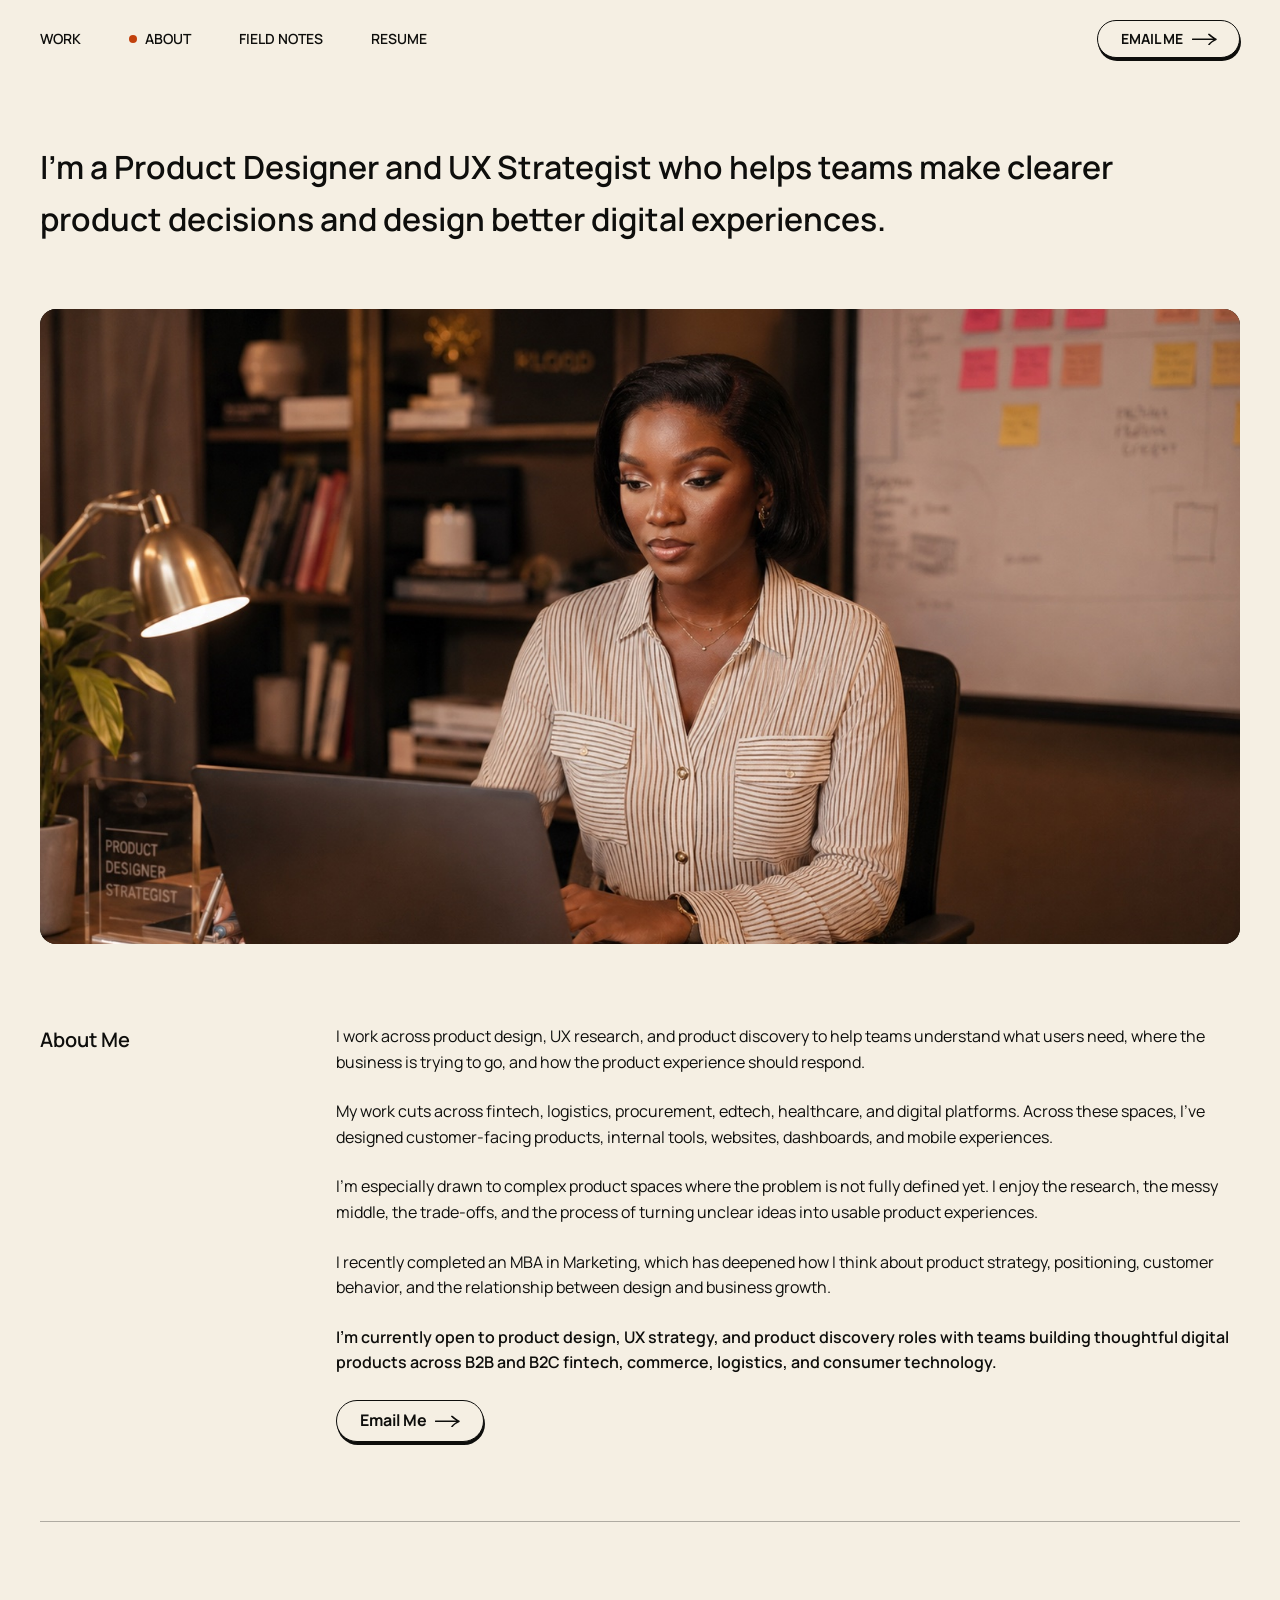
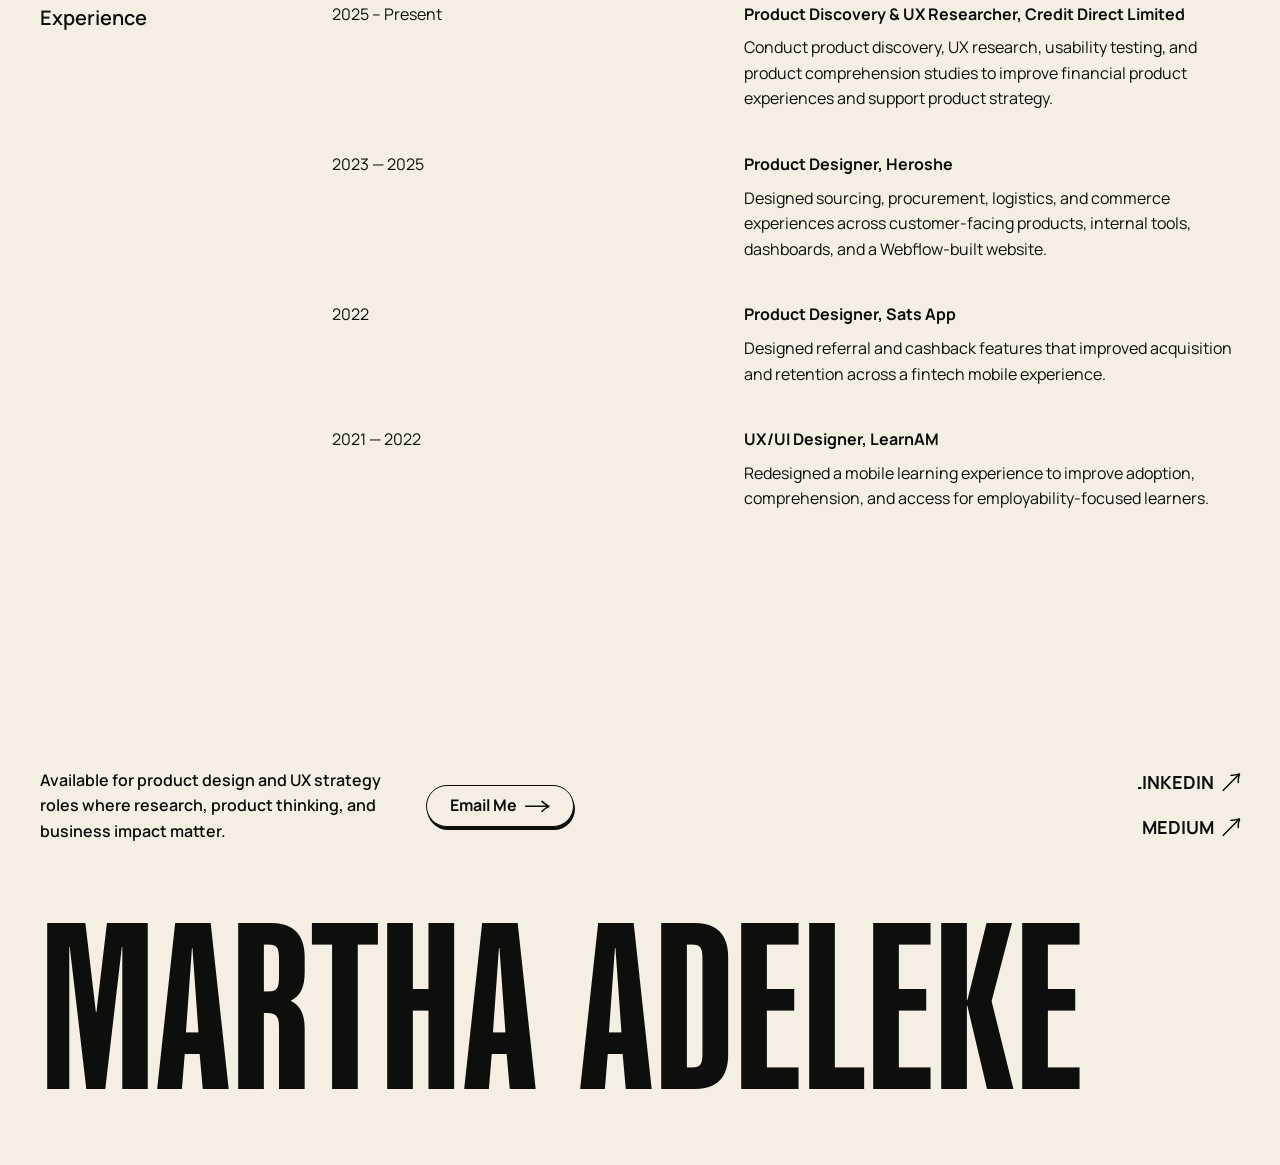
==== commit 4e4e9066: "Add Scape Health's services section, fix CTA sizing, cut page weight Figma: - Scape Health gains "Wh" ====
--- a/about.html
+++ b/about.html
@@ -29,7 +29,7 @@
       </nav>
       <a class="btn nav-cta" href="mailto:marthaadeleke@gmail.com">
         <span class="btn__label" aria-live="polite">Email Me</span>
-        <span class="btn__icon"><img src="assets/arrow-union.svg" alt="" width="12" height="25"></span>
+        <span class="btn__icon"><img loading="lazy" decoding="async" src="assets/arrow-union.svg" alt="" width="12" height="25"></span>
       </a>
     </div>
   </header>
@@ -55,7 +55,7 @@
           <p class="about-note" data-reveal="rise">I’m currently open to product design, UX strategy, and product discovery roles with teams building thoughtful digital products across B2B and B2C fintech, commerce, logistics, and consumer technology.</p>
           <a class="btn" href="mailto:marthaadeleke@gmail.com" data-reveal="rise">
             <span class="btn__label" aria-live="polite">Email Me</span>
-            <span class="btn__icon"><img src="assets/arrow-union.svg" alt="" width="12" height="25"></span>
+            <span class="btn__icon"><img loading="lazy" decoding="async" src="assets/arrow-union.svg" alt="" width="12" height="25"></span>
           </a>
         </div>
       </section>
@@ -112,15 +112,15 @@
           <p class="footer__blurb">Available for product design and UX strategy roles where research, product thinking, and business impact matter.</p>
           <a class="btn" href="mailto:marthaadeleke@gmail.com">
             <span class="btn__label" aria-live="polite">Email Me</span>
-            <span class="btn__icon"><img src="assets/arrow-union.svg" alt="" width="12" height="25"></span>
+            <span class="btn__icon"><img loading="lazy" decoding="async" src="assets/arrow-union.svg" alt="" width="12" height="25"></span>
           </a>
         </div>
         <div class="footer__wordmark" data-stagger><span data-reveal="mask">MARTHA</span><span data-reveal="mask">ADELEKE</span></div>
       </div>
 
       <nav class="footer__links" data-reveal="rise">
-        <a href="https://www.linkedin.com/in/martha-adeleke/" target="_blank" rel="noopener noreferrer">LINKEDIN<span class="link-arrow"><img src="assets/arrow-union.svg" alt="" width="12" height="25"></span></a>
-        <a href="https://medium.com/@marthaadeleke" target="_blank" rel="noopener noreferrer">MEDIUM<span class="link-arrow"><img src="assets/arrow-union.svg" alt="" width="12" height="25"></span></a>
+        <a href="https://www.linkedin.com/in/martha-adeleke/" target="_blank" rel="noopener noreferrer">LINKEDIN<span class="link-arrow"><img loading="lazy" decoding="async" src="assets/arrow-union.svg" alt="" width="12" height="25"></span></a>
+        <a href="https://medium.com/@marthaadeleke" target="_blank" rel="noopener noreferrer">MEDIUM<span class="link-arrow"><img loading="lazy" decoding="async" src="assets/arrow-union.svg" alt="" width="12" height="25"></span></a>
       </nav>
     </div>
   </footer>
--- a/assets/styles.css
+++ b/assets/styles.css
@@ -74,7 +74,6 @@
   .nav-brand,
   .nav-toggle { display: none; }
 
-
   .nav-link {
     display: inline-flex;
     align-items: center;
@@ -419,9 +418,11 @@
     width: 169.39759%; height: 146.11111%;
     left: 53.45783%; top: 56.66667%;
   }
+  /* This one's source is cropped to the window rather than scaled inside it:
+     at 374% only 6% of its pixels were ever visible, and it was 1.8MB of the
+     homepage's 2MB. The file now holds exactly what shows, so it fills. */
   .work__media--learnam img {
-    width: 374.61759%; height: 459.44444%;
-    left: 87.55422%; top: 60.55556%;
+    width: 100%; height: 100%;
   }
   .work__media--pharma img {
     width: 204.57831%; height: 176.94444%;
@@ -759,14 +760,17 @@
     display: inline-flex;
     align-items: center;
     justify-content: center;
-    width: 14px;
-    height: 14px;
+    /* Square, because a rotated element keeps its pre-rotation footprint. */
+    width: 18px;
+    height: 18px;
     flex-shrink: 0;
   }
   .link-arrow img {
     display: block;
-    width: 7px;
-    height: 14px;
+    /* The same glyph size the buttons use. Drawn smaller it reads thinner,
+       since the arrow is a filled shape whose weight scales with it. */
+    width: 12.274px;
+    height: 24.545px;
     transform: rotate(-135deg);
     transition: transform 220ms cubic-bezier(0.22, 1, 0.36, 1);
   }
@@ -866,7 +870,6 @@
       clip-path: inset(-35% -12% -35% -12%);
     }
   }
-
 
   /* ---------- About page ---------- */
 
@@ -1029,7 +1032,6 @@
     font-weight: 400;
   }
 
-
   /* ---------- Case study ---------- */
 
   .case {
@@ -1176,54 +1178,6 @@
      A full-width 480px band on ink. Children keep the exact pixel sizes Figma
      gives and are placed by their offset from the frame centre, so the
      composition holds whatever width the column ends up. */
-  .case-shot {
-    position: relative;
-    width: 100%;
-    height: 480px;
-    border-radius: 16px;
-    overflow: hidden;
-    background: var(--ink);
-  }
-  .case-shot > * {
-    position: absolute;
-    left: 50%;
-    top: 50%;
-    max-width: none;
-    transform: translate(-50%, -50%);
-    pointer-events: none;
-  }
-  .case-shot img { display: block; width: 100%; height: 100%; object-fit: cover; }
-  .case-shot .shot-rounded { border-radius: 8px; overflow: hidden; }
-
-  /* The blurred plate behind every product shot. Needs to outrank the
-     `.case-shot img` sizing rule, hence the doubled selector. */
-  .case-shot img.shot-backdrop {
-    left: calc(50% + 68px);
-    top: calc(50% - 283px);
-    width: 1740px;
-    height: 1160px;
-    opacity: 0.3;
-    filter: blur(6px);
-  }
-
-  .case-shot--hero .shot-hero { left: calc(50% - 0.5px); top: calc(50% + 139px); width: 1147px; height: 858px; }
-
-  .case-shot--context .shot-web { left: calc(50% + 0.5px); top: 50%; width: 771px; height: 440px; }
-  .case-shot--context .shot-web img { height: 115.37%; top: -0.02%; position: absolute; left: 0; }
-
-  .case-shot--storelist .shot-web    { left: calc(50% - 109px); top: calc(50% - 0.97px); width: 606px; height: 438px; }
-  .case-shot--storelist .shot-web img { height: 103.44%; top: 0.02%; position: absolute; left: 0; }
-  .case-shot--storelist .shot-mobile { left: calc(50% + 310px); top: calc(50% - 0.47px); width: 202px; height: 437px; }
-
-  .case-shot--buyforme1 .shot-web    { left: calc(50% - 101px); top: calc(50% + 0.03px); width: 712px; height: 436px; }
-  .case-shot--buyforme1 .shot-mobile { left: calc(50% + 364px); top: calc(50% - 0.47px); width: 186px; height: 437px; }
-
-  .case-shot--buyforme2 .shot-web    { left: calc(50% - 101px); top: calc(50% - 0.97px); width: 698px; height: 436px; }
-  .case-shot--buyforme2 .shot-mobile { left: calc(50% + 357px); top: calc(50% - 0.47px); width: 186px; height: 437px; }
-
-  .case-shot--agent .shot-web        { left: calc(50% - 98.5px); top: calc(50% - 0.47px); width: 539px; height: 437px; }
-  .case-shot--agent .shot-mobile     { left: calc(50% + 277px); top: calc(50% - 0.47px); width: 180px; height: 437px; }
-  .case-shot--agent .shot-mobile img { height: 156.75%; top: 0; left: -0.02%; width: 100.05%; position: absolute; }
 
   /* --- Standalone figures (no ink plate) --- */
 
@@ -1453,7 +1407,6 @@
   .case-reflection p { width: 100%; }
   .case-reflection b { font-weight: 700; }
 
-
   /* --- Heroshe Website case study --- */
 
   /* This study runs a narrower contents rail than Procure. */
@@ -1486,6 +1439,72 @@
     height: auto;
     max-width: none;
   }
+  /* --- Procure: screen previews --- */
+
+  /* A desktop screen and a mobile one side by side on the sand plate. The flex
+     ratios are the frame's own pixel widths, so the pair divides the plate
+     exactly as drawn at any column width, and each screen keeps its 8px
+     rounding against the sand. */
+  .case-screens {
+    display: flex;
+    align-items: flex-start;
+    gap: 16px;
+    width: 100%;
+  }
+  .case-screens > * {
+    position: relative;
+    min-width: 0;
+    overflow: hidden;
+    border-radius: 8px;
+  }
+  .case-screens img {
+    display: block;
+    width: 100%;
+    height: 100%;
+    object-fit: cover;
+  }
+
+  .case-screens--storelist > :first-child { flex: 739 1 0; aspect-ratio: 739 / 534; }
+  .case-screens--storelist > :last-child  { flex: 245 1 0; aspect-ratio: 245 / 532; }
+  .case-screens--buyforme  > :first-child { flex: 780 1 0; aspect-ratio: 780 / 478; }
+  .case-screens--buyforme  > :last-child  { flex: 203 1 0; aspect-ratio: 203 / 477; }
+  .case-screens--buyforme2 > :first-child { aspect-ratio: 780 / 488; }
+  .case-screens--buyforme2 > :last-child  { aspect-ratio: 203 / 488; }
+  .case-screens--agent     > :first-child { flex: 737 1 0; aspect-ratio: 737 / 598; }
+  .case-screens--agent     > :last-child  { flex: 246 1 0; aspect-ratio: 246 / 597; }
+
+  /* The agent's mobile screen is the one the frame crops hard - it shows the
+     top 64% of a tall capture - so it is placed rather than covered. */
+  .case-screens--agent > :last-child img {
+    position: absolute;
+    left: -0.02%;
+    top: 0;
+    width: 100.05%;
+    height: 156.75%;
+    object-fit: fill;
+  }
+
+  /* A single screen filling the plate. --journey carries the frame's crop: the
+     capture is wider and taller than the band it is shown in. */
+  .case-screen {
+    /* A span by default, so it needs this before width or aspect-ratio apply -
+       without it the cropped journey plate collapses to its padding. */
+    display: block;
+    position: relative;
+    width: 100%;
+    overflow: hidden;
+    border-radius: 8px;
+  }
+  .case-screen img { display: block; width: 100%; height: auto; }
+  .case-screen--journey { aspect-ratio: 1000 / 317; }
+  .case-screen--journey img {
+    position: absolute;
+    left: -3.25%;
+    top: -41%;
+    width: 103.25%;
+    height: 141%;
+  }
+
   .case-plate__grid {
     display: grid;
     grid-template-columns: repeat(2, minmax(0, 1fr));
@@ -1935,7 +1954,7 @@
       /* The hover underline sweep reads as a glitch on a full-width row. */
       background-image: none;
     }
-    .nav-panel .nav-cta { align-self: stretch; margin-top: 24px; }
+    .nav-panel .nav-cta { align-self: flex-start; margin-top: 24px; }
 
     /* Anchors have to clear the pinned bar. */
     section[id] { scroll-margin-top: calc(var(--nav-h) + 16px); }
@@ -2074,26 +2093,6 @@
     /* The bands compose a desktop shot beside a phone shot at fixed pixel sizes
        and fixed offsets from centre. Neither survives a narrow column, so on
        phones the band shows the desktop shot centred and drops the phone one. */
-    .case-shot { height: auto; aspect-ratio: 960 / 480; }
-    .case-shot .shot-mobile { display: none; }
-    .case-shot img.shot-backdrop { left: 50%; top: 50%; width: 160%; height: 160%; }
-    .case-shot--hero .shot-hero,
-    .case-shot--context .shot-web,
-    .case-shot--storelist .shot-web,
-    .case-shot--buyforme1 .shot-web,
-    .case-shot--buyforme2 .shot-web,
-    .case-shot--agent .shot-web {
-      left: 50%;
-      top: 50%;
-      width: auto;
-      height: 84%;
-    }
-    .case-shot--hero .shot-hero      { width: 118%; height: auto; aspect-ratio: 1147 / 858; }
-    .case-shot--context .shot-web    { aspect-ratio: 771 / 440; }
-    .case-shot--storelist .shot-web  { aspect-ratio: 606 / 438; }
-    .case-shot--buyforme1 .shot-web  { aspect-ratio: 712 / 436; }
-    .case-shot--buyforme2 .shot-web  { aspect-ratio: 698 / 436; }
-    .case-shot--agent .shot-web      { aspect-ratio: 539 / 437; }
 
     .next-case { gap: 32px; padding: 96px var(--gutter); }
     .next-case__title { font-size: min(160px, calc((100vw - 2 * var(--gutter)) * 0.125)); }
@@ -2113,13 +2112,13 @@
     .footer__cta {
       order: 1;
       flex-direction: column;
-      align-items: stretch;
+      /* The blurb carries its own full width; the button hugs its label rather
+         than stretching the width of the screen. */
+      align-items: flex-start;
       gap: 24px;
     }
     /* .footer__cta turns column here, so the 362px basis would become a height. */
     .footer__blurb { flex: 0 0 auto; width: 100%; }
-    /* A full-width pill is the easiest target on a phone. */
-    .footer__cta .btn { align-self: stretch; }
 
     .footer__links {
       order: 2;
@@ -2144,33 +2143,6 @@
       font-size: min(240px, calc((100vw - 2 * var(--gutter) - 40px) / 4.19));
     }
 
-    /* Stacked, a paragraph runs the whole column: about 120 characters at 900px
-       and 90 at tablet width, well past comfortable reading. Prose takes a
-       measure of roughly 70 instead - 32em of this face, not ch, whose zero is
-       far wider than the average letter here - while images, plates and tables
-       keep the full column. The cap regulates itself: on a phone the column is
-       narrower than 32em, so it never bites. These sit last in the block so they
-       outrank the rules above that set the same blocks to full width. */
-    .feature__label p,
-    .feature--right p,
-    .notes__intro,
-    .about-hero__lead,
-    .about-section__content p,
-    .about-note,
-    .experience__summary,
-    .footer__blurb,
-    .case-intro__text,
-    .case-lead,
-    .case-prose p,
-    .case-list li,
-    .case-points p,
-    .case-solution__text,
-    .case-decision__title,
-    .case-reflection p,
-    .case-decision p,
-    .case-card,
-    .case-points-list { max-width: 32em; }
-
     /* The impact pair is drawn 2-up and above 900 there is room for it, which
        beats two capped boxes stacked. Height follows the text at this width.
        Narrower than that it stays stacked, as a half column would be unreadable. */
@@ -2184,6 +2156,26 @@
   }
 
   @media (max-width: 700px) {
+    /* A desktop screen and a mobile one sharing a 318px plate would be about
+       235 and 78px across, the second unreadable. The pair scrolls at a legible
+       height instead, the same as the phone rows on the other case studies.
+       Each box keeps its aspect-ratio, so its width follows the height. */
+    .case-screens {
+      overflow-x: auto;
+      -webkit-overflow-scrolling: touch;
+      scroll-snap-type: x mandatory;
+    }
+    /* Matching the per-row rules' specificity, which pin the flex ratios with
+       :first-child / :last-child - a bare `> *` loses to them and the screens
+       go on sharing the plate instead of taking their own width. */
+    .case-screens > :first-child,
+    .case-screens > :last-child {
+      flex: 0 0 auto;
+      height: 360px;
+      width: auto;
+      scroll-snap-align: center;
+    }
+
     .headline {
       flex-direction: column;
       align-items: flex-start;
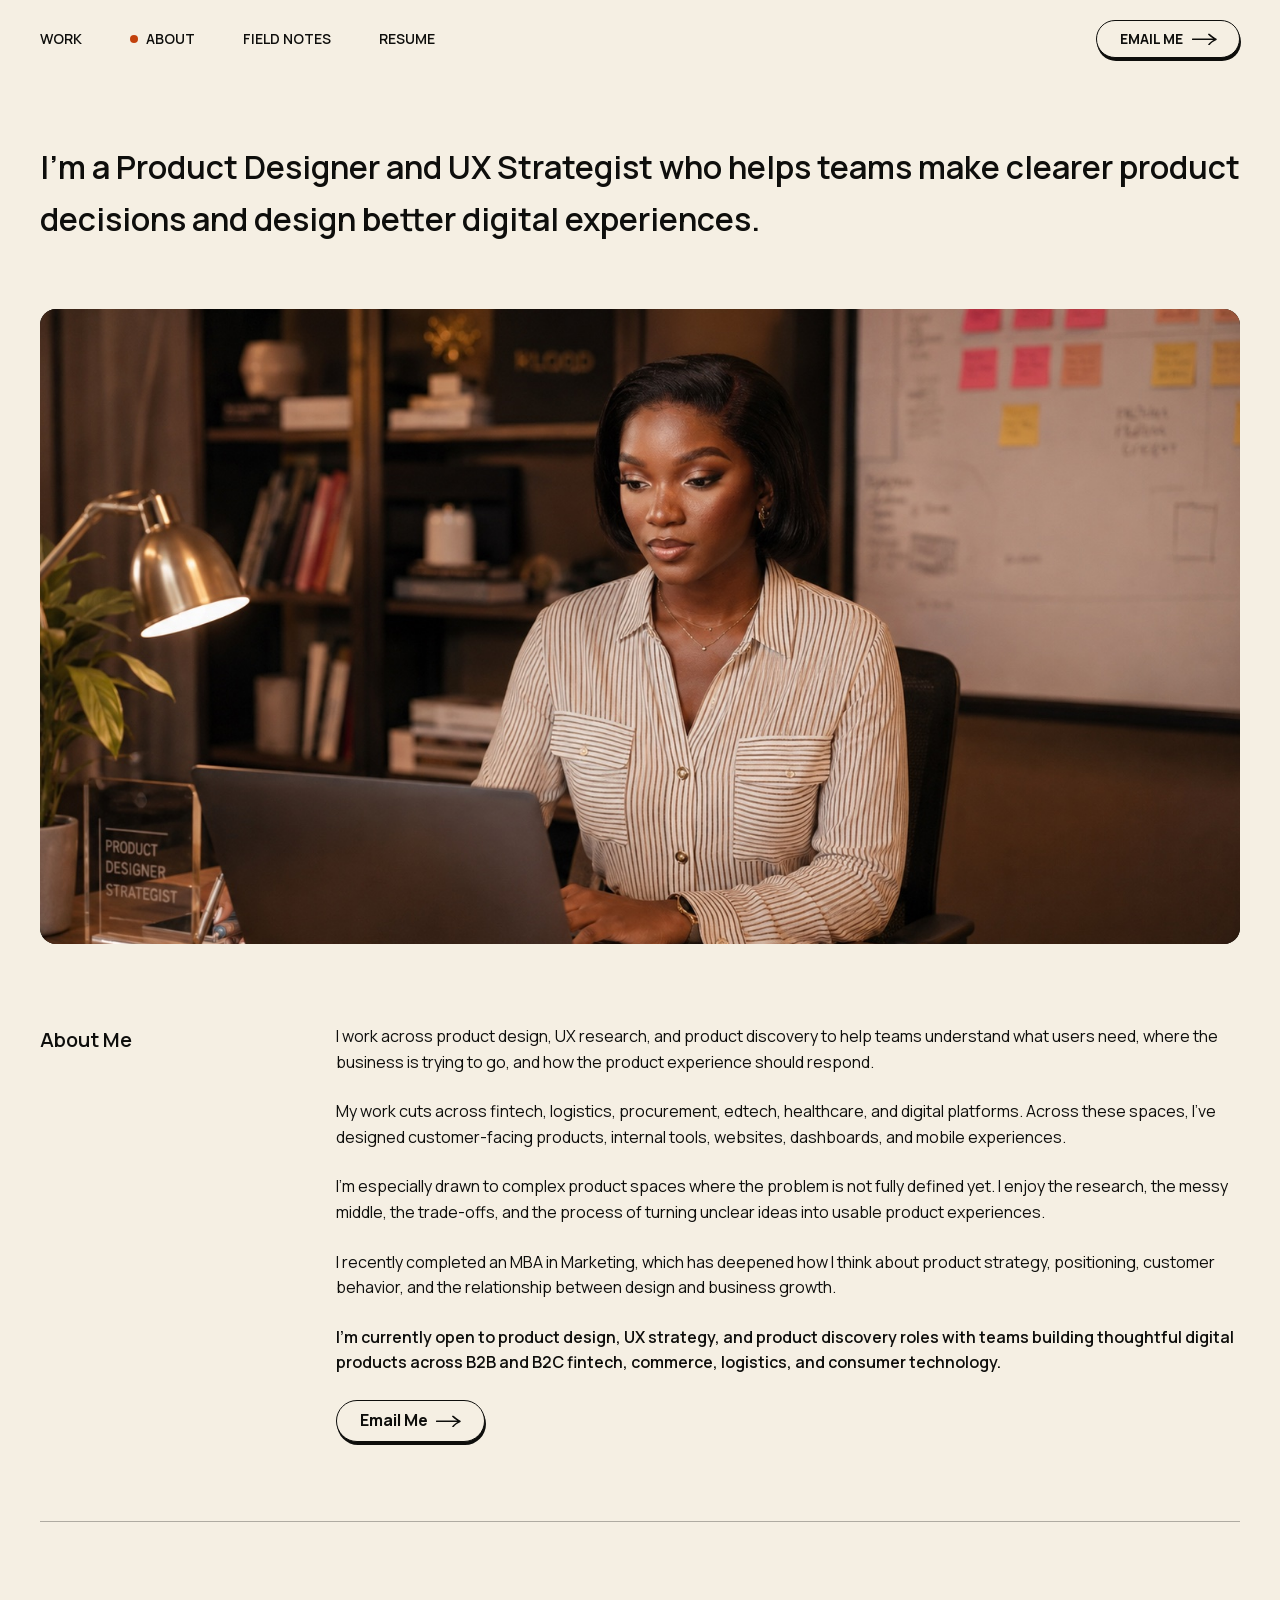
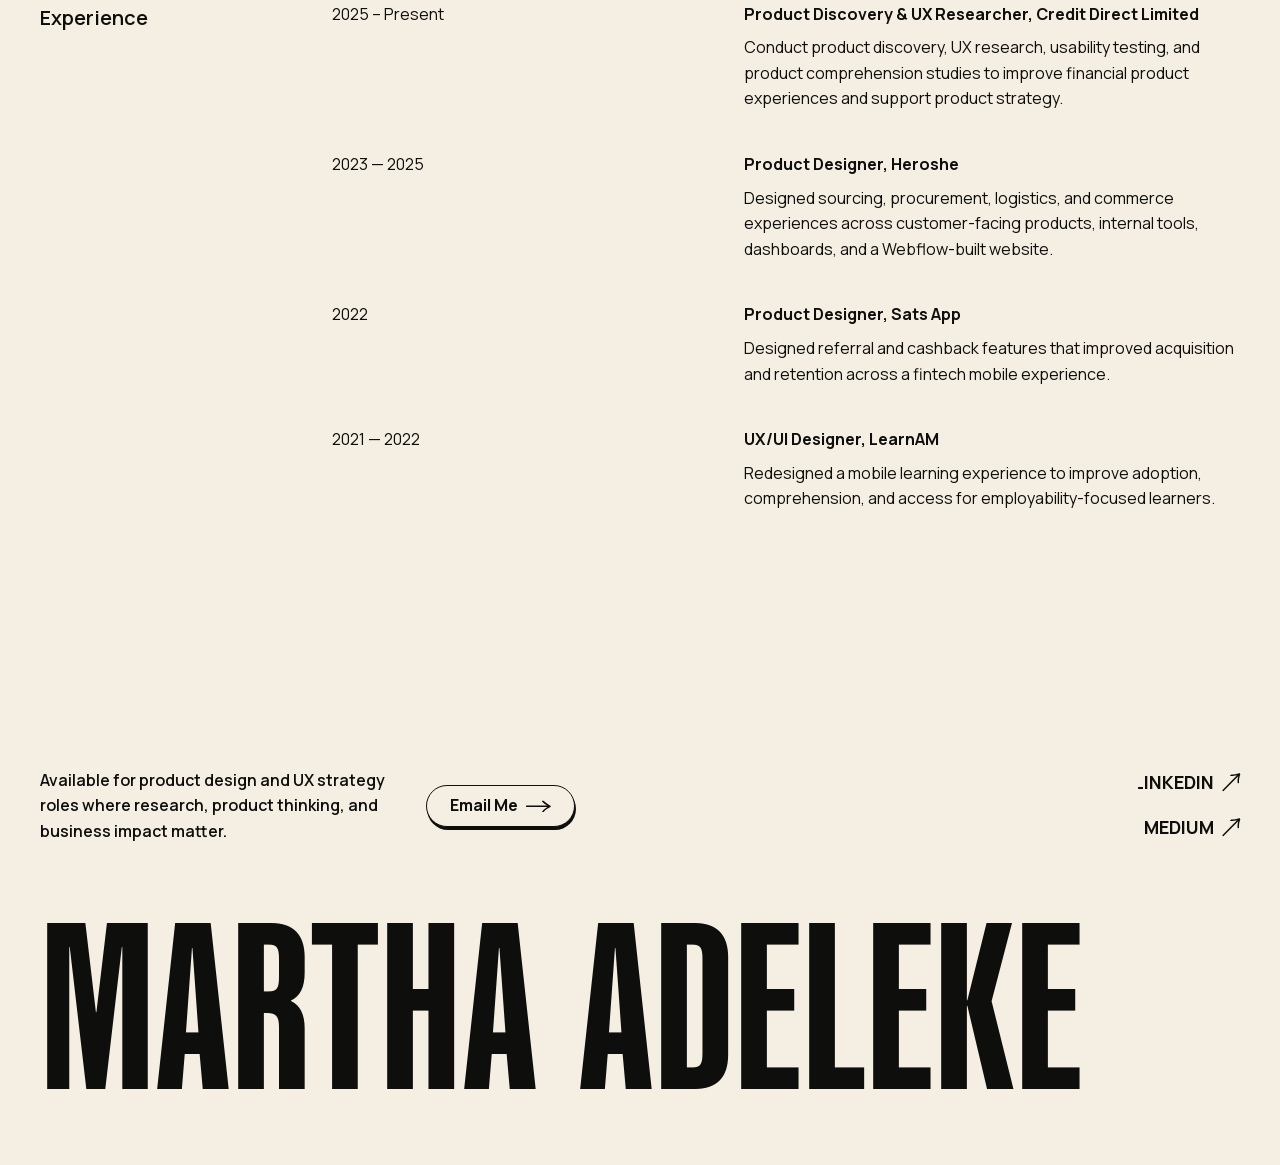
==== commit d93fe539: "Self-host the font and compress the screenshots Every page fetched Manrope from two Google origins, " ====
--- a/about.html
+++ b/about.html
@@ -4,9 +4,7 @@
 <meta charset="utf-8">
 <meta name="viewport" content="width=device-width, initial-scale=1">
 <title>About — Martha Adeleke</title>
-<link rel="preconnect" href="https://fonts.googleapis.com">
-<link rel="preconnect" href="https://fonts.gstatic.com" crossorigin>
-<link href="https://fonts.googleapis.com/css2?family=Manrope:wght@400;500;600;700&display=swap" rel="stylesheet">
+<link rel="preload" href="assets/fonts/manrope-latin.woff2" as="font" type="font/woff2" crossorigin>
 <link rel="stylesheet" href="assets/styles.css">
 <script>document.documentElement.classList.add("js");</script>
 </head>
--- a/assets/styles.css
+++ b/assets/styles.css
@@ -1,3 +1,15 @@
+  /* Self-hosted so the pages need no third-party origin: fetching these from
+     Google cost two extra DNS lookups, connections and TLS handshakes before
+     any text could paint - seconds of it on a high-latency connection. One
+     variable file carries every weight the site uses. */
+  @font-face {
+    font-family: "Manrope";
+    src: url("fonts/manrope-latin.woff2") format("woff2");
+    font-weight: 400 700;
+    font-style: normal;
+    font-display: swap;
+  }
+
   @font-face {
     font-family: "Kaneda Gothic";
     src: url("fonts/kaneda-gothic-bold.otf") format("opentype");
